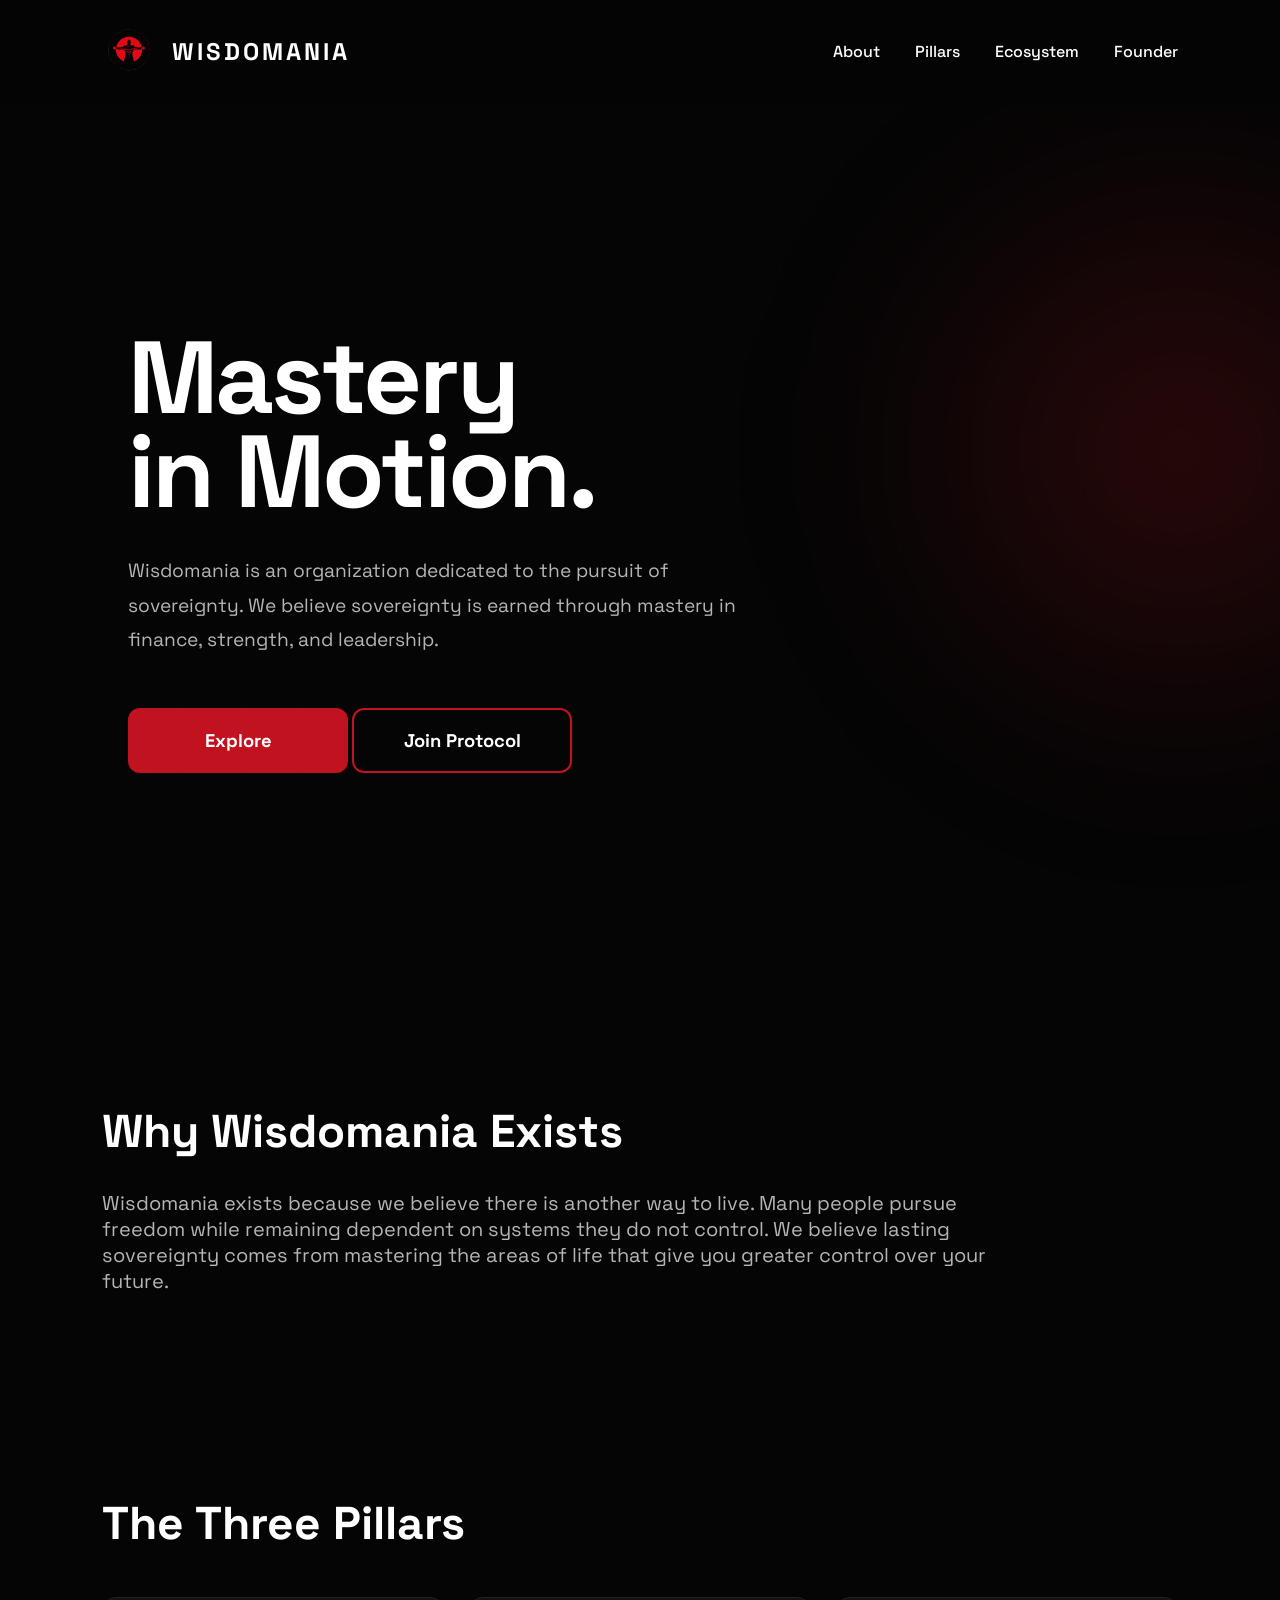
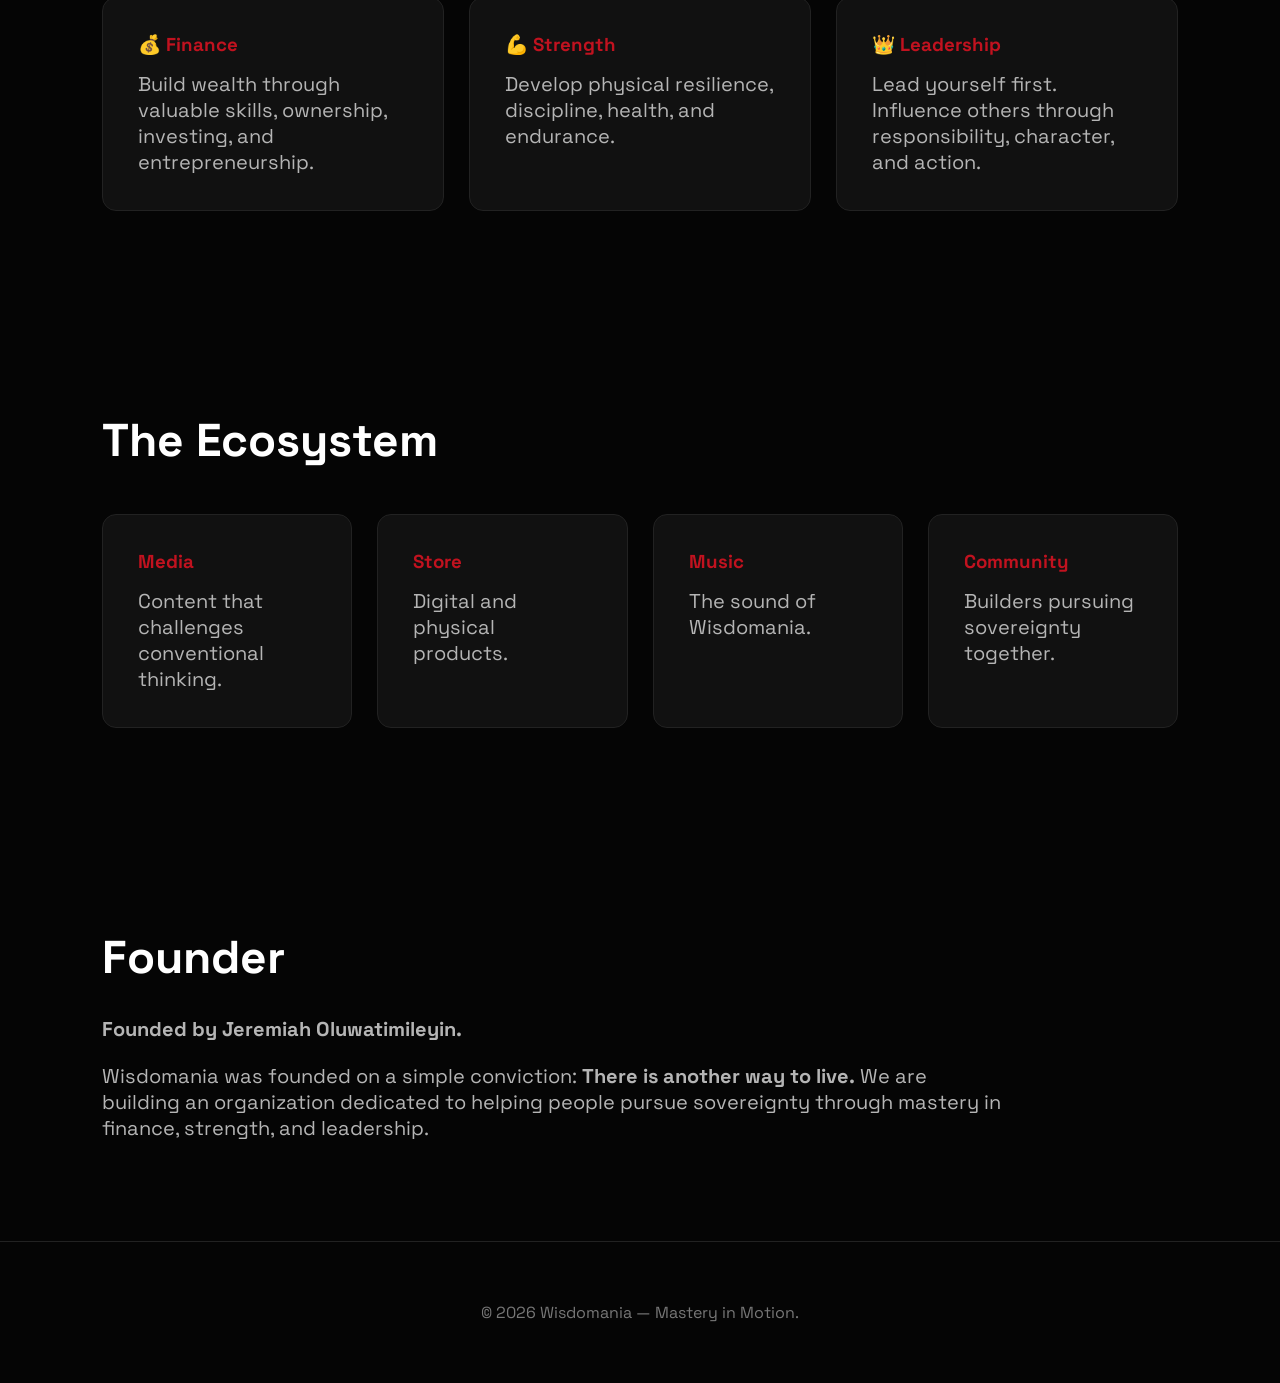
==== index.html @ 720650ab "Fix logo path" ====
<!DOCTYPE html>
<html lang="en">
<head>
    <meta charset="UTF-8">
    <meta name="viewport" content="width=device-width, initial-scale=1.0">
    <title>Wisdomania | Mastery in Motion</title>
<link rel="preconnect" href="https://fonts.googleapis.com">
<link href="https://fonts.googleapis.com/css2?family=Space+Grotesk:wght@300;400;500;700&display=swap" rel="stylesheet">
    <link rel="stylesheet" href="css/style.css">
</head>

<body>

<!-- INTRO -->
<div id="intro">

    <img src="images/logo.svg" alt="Wisdomania Logo" class="intro-logo">

    <h1>WISDOMANIA</h1>

    <p>Mastery in Motion.</p>

</div>

<!-- WEBSITE -->

<div id="website">

<header>

<nav>

<div class="brand">

<img src="Images/logo.svg" alt="Wisdomania Logo">

<span>WISDOMANIA</span>

</div>

<ul>

<li><a href="#about">About</a></li>

<li><a href="#pillars">Pillars</a></li>

<li><a href="#ecosystem">Ecosystem</a></li>

<li><a href="#founder">Founder</a></li>

</ul>

</nav>

<section class="hero">

<h1>

Mastery<br>

in Motion.

</h1>

<p>

Wisdomania is an organization dedicated to the pursuit of sovereignty.

We believe sovereignty is earned through mastery in finance,

strength, and leadership.

</p>

<div class="buttons">

<a href="#">Explore</a>

<a href="#">Join Protocol</a>

</div>

</section>

</header>

<section id="about" class="section">

<h2>Why Wisdomania Exists</h2>

<p>

Wisdomania exists because we believe there is another way to live.

Many people pursue freedom while remaining dependent on systems they do not control.

We believe lasting sovereignty comes from mastering the areas of life that give you greater control over your future.

</p>

</section>

<section id="pillars" class="section">

<h2>The Three Pillars</h2>

<div class="cards">

<div class="card">

<h3>💰 Finance</h3>

<p>

Build wealth through valuable skills,

ownership,

investing,

and entrepreneurship.

</p>

</div>

<div class="card">

<h3>💪 Strength</h3>

<p>

Develop physical resilience,

discipline,

health,

and endurance.

</p>

</div>

<div class="card">

<h3>👑 Leadership</h3>

<p>

Lead yourself first.

Influence others through responsibility,

character,

and action.

</p>

</div>

</div>

</section>

<section id="ecosystem" class="section">

<h2>The Ecosystem</h2>

<div class="cards">

<div class="card">

<h3>Media</h3>

<p>Content that challenges conventional thinking.</p>

</div>

<div class="card">

<h3>Store</h3>

<p>Digital and physical products.</p>

</div>

<div class="card">

<h3>Music</h3>

<p>The sound of Wisdomania.</p>

</div>

<div class="card">

<h3>Community</h3>

<p>Builders pursuing sovereignty together.</p>

</div>

</div>

</section>

<section id="founder" class="section">

<h2>Founder</h2>

<p>

<strong>Founded by Jeremiah Oluwatimileyin.</strong>

</p>

<br>

<p>

Wisdomania was founded on a simple conviction:

<strong>There is another way to live.</strong>

We are building an organization dedicated to helping people pursue sovereignty through mastery in finance, strength, and leadership.

</p>

</section>

<footer>

<p>

© 2026 Wisdomania — Mastery in Motion.

</p>

</footer>

</div>
<div class="background-grid"></div>
<script src="script.js"></script>

</body>
</html>
---- css/style.css ----
*{
margin:0;
padding:0;
box-sizing:border-box;
scroll-behavior:smooth;
}

:root{
--bg:#050505;
--card:#111111;
--text:#ffffff;
--muted:#b5b5b5;
--red:#c1121f;
}

body{
background:var(--bg);
color:var(--text);
font-family: "Space Grotesk", sans-serif;
overflow-x:hidden;
}

/* INTRO */

#intro{
position:fixed;
top:0;
left:0;
width:100%;
height:100vh;
background:#050505;
display:flex;
flex-direction:column;
justify-content:center;
align-items:center;
z-index:9999;
animation:fadeOut 1s ease forwards;
animation-delay:3s;
}

.intro-logo{
    width:220px;
    height:220px;
    border-radius:50%;
    object-fit:cover;
    animation:
    logoRise 1.6s ease,
    logoGlow 4s ease-in-out infinite;
}

#intro h1{
margin-top:30px;
font-size:54px;
letter-spacing:8px;
}

#intro p{
margin-top:15px;
color:var(--muted);
font-size:22px;
}

@keyframes logoRise{

0%{
opacity:0;
transform:translateY(60px) scale(.8);
}

100%{
opacity:1;
transform:translateY(0) scale(1);
}

}

@keyframes logoGlow{

0%{
filter:drop-shadow(0 0 0px #c1121f);
}

50%{
filter:drop-shadow(0 0 25px #c1121f);
}

100%{
filter:drop-shadow(0 0 0px #c1121f);
}

}

@keyframes fadeOut{

to{
opacity:0;
visibility:hidden;
}

}

/* WEBSITE */

#website{
opacity:0;
animation:showSite 1s forwards;
animation-delay:3.5s;
}

@keyframes showSite{
to{
opacity:1;
}
}

nav{
display:flex;
justify-content:space-between;
align-items:center;
padding:28px 8%;
position:sticky;
top:0;
background:rgba(5,5,5,.95);
backdrop-filter:blur(12px);
z-index:100;
}

.brand{
    display:flex;
    align-items:center;
    gap:16px;
}

.brand img{
    width:54px;
    height:54px;

    border-radius:50%;

    transition:.4s;

    animation:logoGlow 6s ease-in-out infinite;
}


.brand span{
    font-size:1.5rem;
    font-weight:700;
    letter-spacing:3px;
}

nav ul{
display:flex;
gap:35px;
list-style:none;
}

nav a{
    color:white;
    text-decoration:none;
    font-weight:500;
    transition:.3s;
    position:relative;
}


nav a:hover{
color:var(--red);
}

.hero{
    min-height:100vh;
    display:flex;
    flex-direction:column;
    justify-content:center;
    align-items:flex-start;
    padding:120px 10%;
}

.hero h1{
    font-size:clamp(3.5rem,8vw,7rem);
    line-height:0.92;
    font-weight:700;
    letter-spacing:-3px;
    margin-bottom:35px;
    max-width:900px;
}
font-size:90px;
line-height:1;
margin-bottom:30px;
}



.buttons{
    display:flex;
    gap:20px;
    margin-top:10px;
    flex-wrap:wrap;
}
.hero p{
    max-width:650px;
    font-size:1.2rem;
    line-height:1.8;
    color:#b5b5b5;
    margin-bottom:50px;
}


.buttons a{
    display:inline-flex;
    align-items:center;
    justify-content:center;

    width:220px;
    height:65px;

    border-radius:12px;

    text-decoration:none;
    font-weight:700;
    font-size:1.15rem;

    transition:.35s;
}

.buttons a:first-child{
background:var(--red);
color:white;
}

.buttons a:last-child{
border:2px solid var(--red);
color:white;
}

.buttons a:hover{
    transform:translateY(-6px);
    box-shadow:0 15px 35px rgba(193,18,31,.35);
}

.section{
padding:100px 8%;
}

.section h2{
font-size:46px;
margin-bottom:30px;
}

.section p{
font-size:20px;
color:var(--muted);
max-width:900px;
}

.cards{
display:grid;
grid-template-columns:repeat(auto-fit,minmax(250px,1fr));
gap:25px;
margin-top:45px;
}

.card{
background:var(--card);
padding:35px;
border-radius:14px;
border:1px solid #222;
transition:.35s;
}

.card:hover{
transform:translateY(-10px);
border-color:var(--red);
box-shadow:0 0 30px rgba(193,18,31,.25);
}

.card h3{
color:var(--red);
margin-bottom:15px;
}

footer{
padding:60px;
text-align:center;
color:#777;
border-top:1px solid #222;
}

@media(max-width:900px){

nav{
    position:fixed;
    top:0;
    left:0;
    width:100%;

    display:flex;
    justify-content:space-between;
    align-items:center;

    padding:24px 8%;

    background:rgba(5,5,5,.55);
    backdrop-filter:blur(20px);
    -webkit-backdrop-filter:blur(20px);

    border-bottom:1px solid rgba(255,255,255,.08);

    z-index:1000;

    transition:.4s;
}

nav ul{
flex-wrap:wrap;
justify-content:center;
}

.hero h1{
font-size:58px;
}

.hero p{
font-size:18px;
}

#intro h1{
font-size:36px;
letter-spacing:4px;
}

.intro-logo{

width:220px;
animation:
logoRise 1.6s ease,
logoGlow 4s ease-in-out infinite;

}
width:130px;
}

}
body::before{

content:"";

position:fixed;

top:50%;
left:50%;

width:900px;
height:900px;

transform:translate(-50%,-50%);

background:radial-gradient(circle,
rgba(193,18,31,.15) 0%,
rgba(193,18,31,.05) 35%,
transparent 70%);

pointer-events:none;

animation:pulse 8s ease-in-out infinite;

z-index:-1;

}

@keyframes pulse{

0%,100%{

transform:translate(-50%,-50%) scale(1);

}

50%{

transform:translate(-50%,-50%) scale(1.15);

}

}
.hero::after{

content:"";

position:absolute;

right:-250px;

top:50%;

transform:translateY(-50%);

width:700px;

height:700px;

background:radial-gradient(circle,
rgba(193,18,31,.22),
transparent 70%);

filter:blur(80px);

pointer-events:none;

animation:floatGlow 8s ease-in-out infinite;

}

@keyframes floatGlow{

0%,100%{
transform:translateY(-50%) scale(1);
}

50%{
transform:translateY(-55%) scale(1.08);
}

}
nav a::after{

content:"";

position:absolute;

left:0;
bottom:-8px;

width:0;

height:2px;

background:#c1121f;

transition:.3s;

}

nav a:hover::after{

width:100%;

}
.background-grid{

position:fixed;

top:0;
left:0;

width:100%;
height:100%;

background-image:

linear-gradient(rgba(255,255,255,.03) 1px, transparent 1px),

linear-gradient(90deg, rgba(255,255,255,.03) 1px, transparent 1px);

background-size:60px 60px;

pointer-events:none;

opacity:.25;

z-index:-2;

}
.hero > *{
    opacity:0;
    transform:translateY(40px);
    animation:heroReveal .9s ease forwards;
}

.hero h1{
    animation-delay:3.6s;
}

.hero p{
    animation-delay:3.9s;
}

.hero .buttons{
    animation-delay:4.2s;
}

@keyframes heroReveal{

from{
opacity:0;
transform:translateY(40px);
}

to{
opacity:1;
transform:translateY(0);
}

}
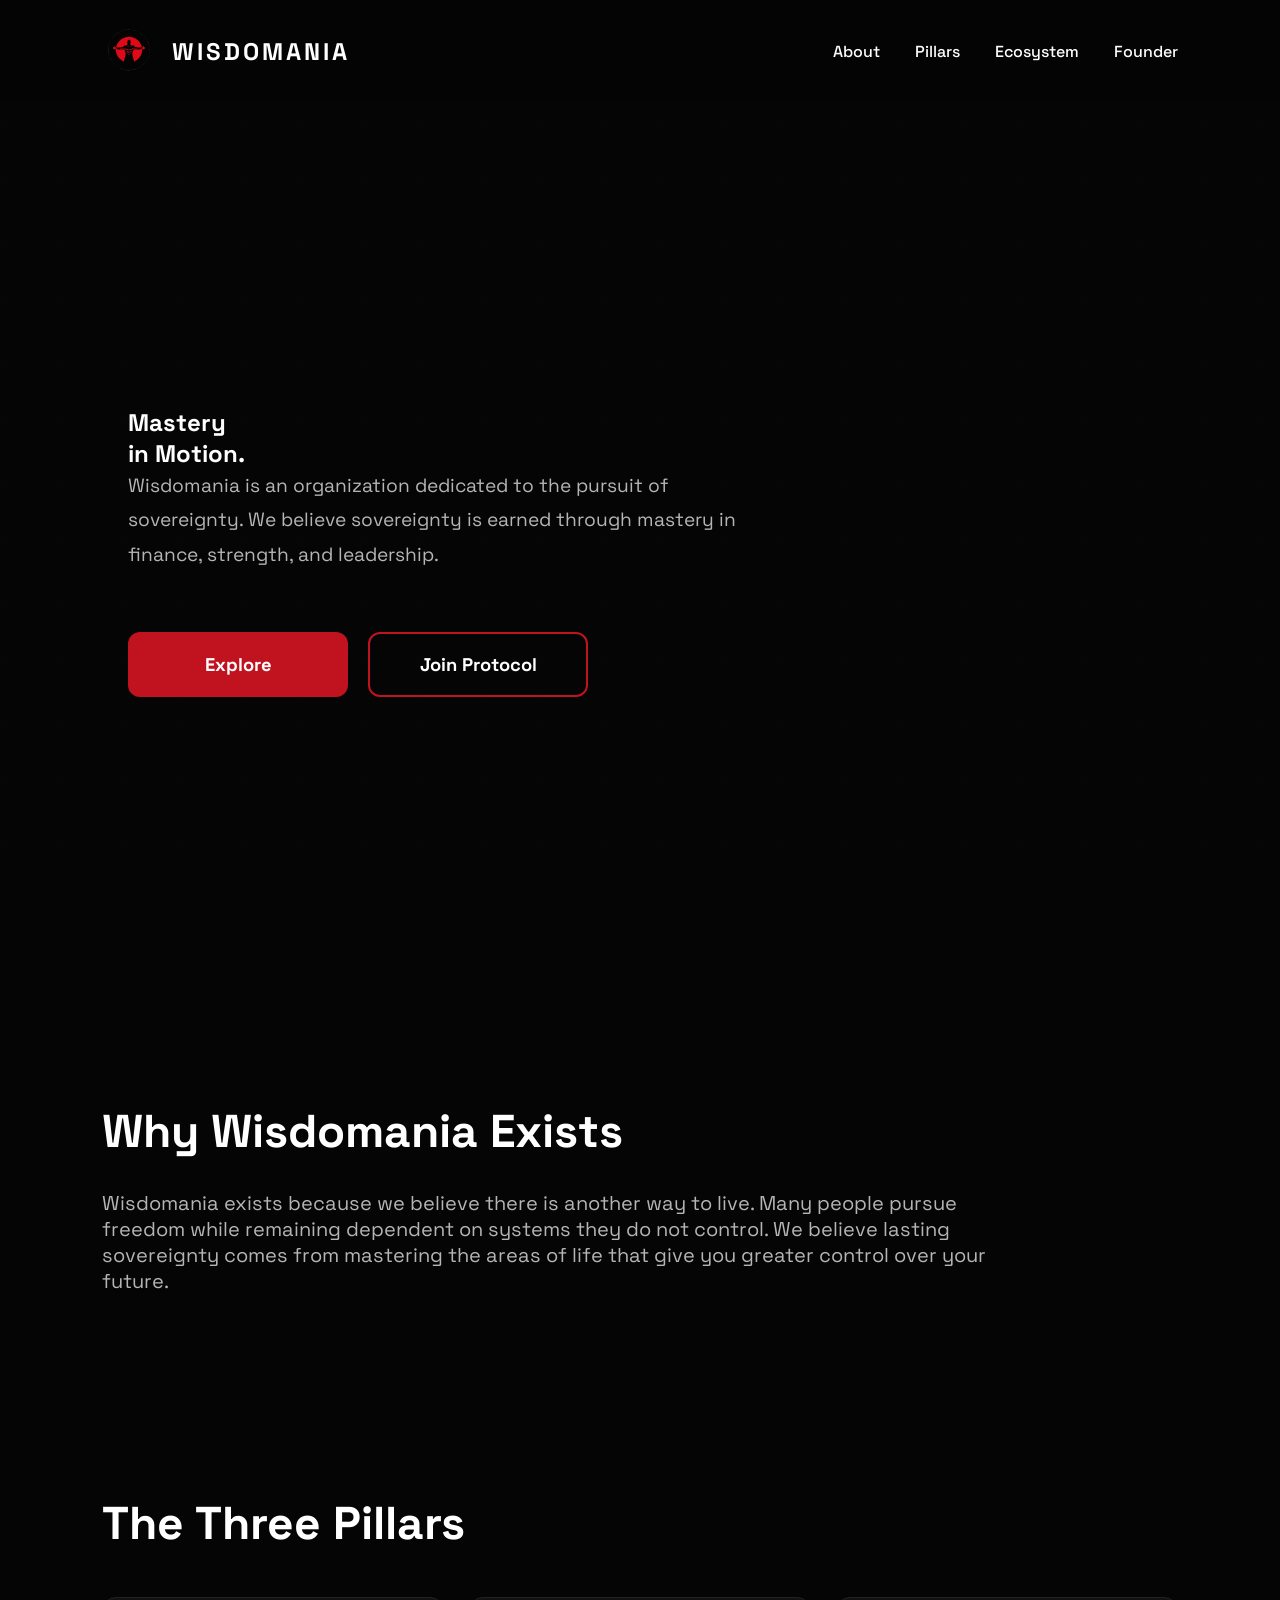
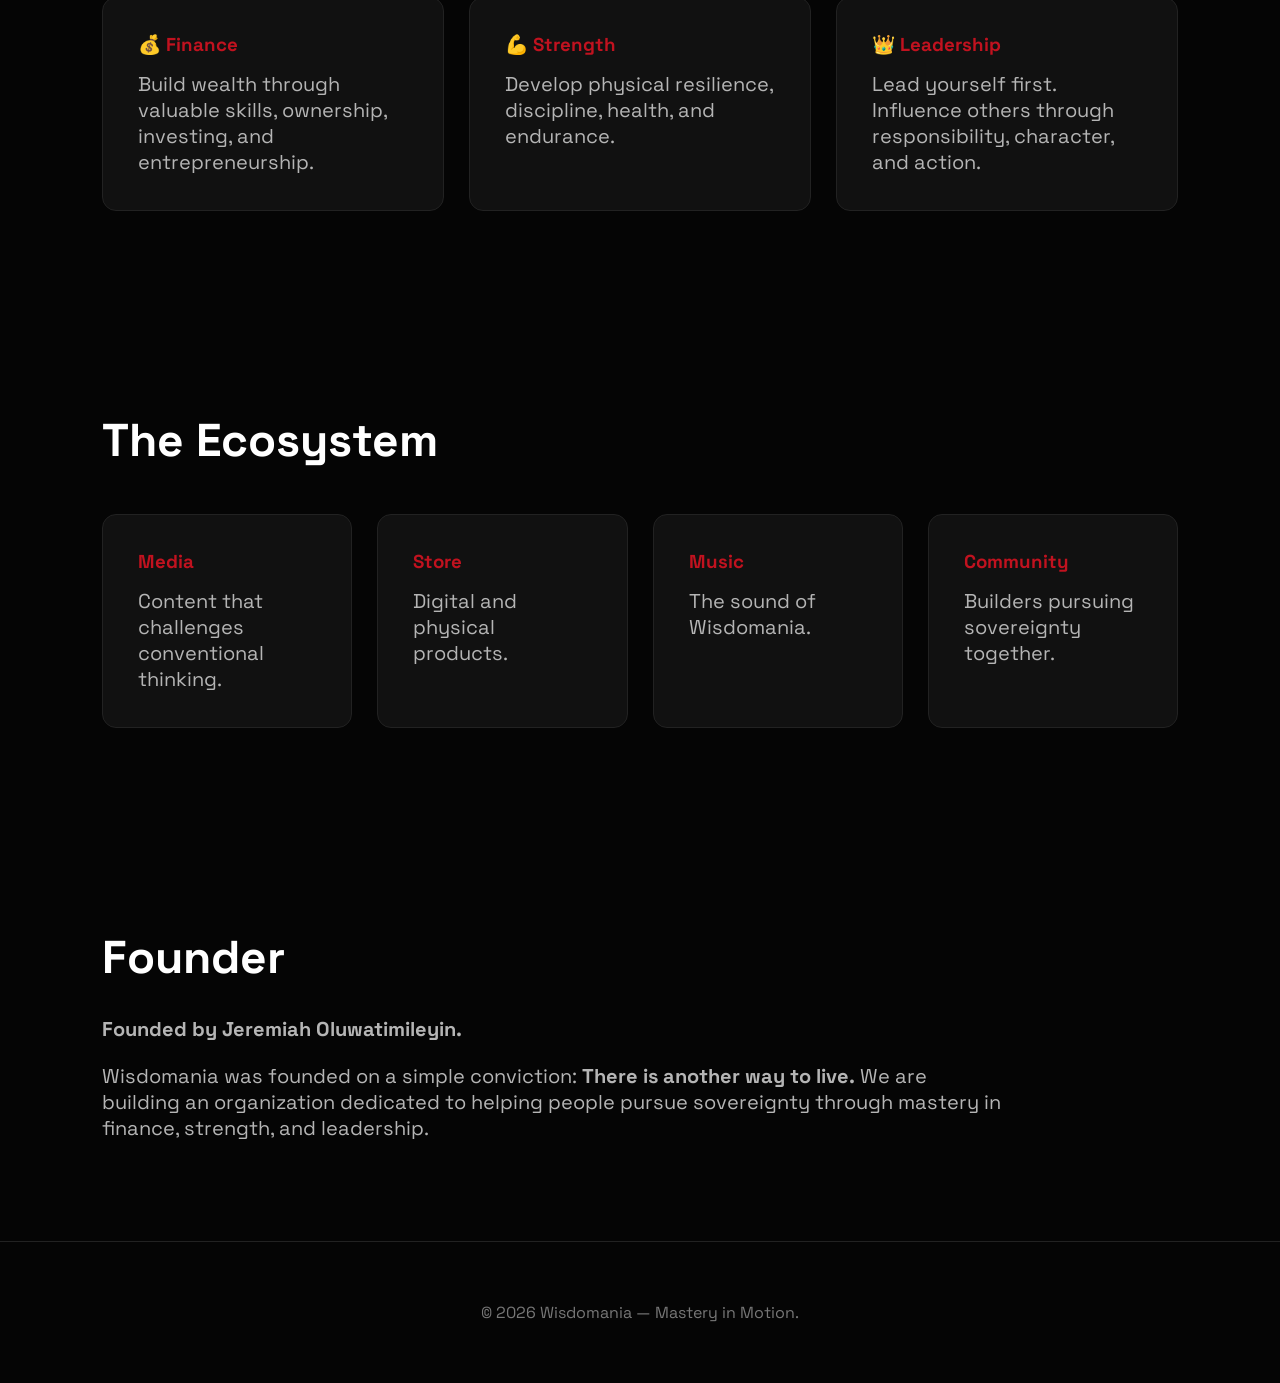
==== commit 597f0857: "Add Explore and Media pages" ====
--- a/index.html
+++ b/index.html
@@ -14,12 +14,11 @@
 <!-- INTRO -->
 <div id="intro">
 
-    <img src="images/logo.svg" alt="Wisdomania Logo" class="intro-logo">
-
+    <img src="Images/logo.svg" alt="Wisdomania Logo" class="intro-logo">
     <h1>WISDOMANIA</h1>
 
     <p>Mastery in Motion.</p>
-
+<div id="loader-count">0%</div>
 </div>
 
 <!-- WEBSITE -->
@@ -74,7 +73,7 @@
 
 <div class="buttons">
 
-<a href="#">Explore</a>
+<a href="explore.html">Explore</a>
 
 <a href="#">Join Protocol</a>
 
--- a/css/style.css
+++ b/css/style.css
@@ -43,9 +43,8 @@
     height:220px;
     border-radius:50%;
     object-fit:cover;
-    animation:
-    logoRise 1.6s ease,
-    logoGlow 4s ease-in-out infinite;
+
+    animation:logoRise 1.6s ease;
 }
 
 #intro h1{
@@ -177,17 +176,34 @@
     padding:120px 10%;
 }
 
-.hero h1{
-    font-size:clamp(3.5rem,8vw,7rem);
-    line-height:0.92;
-    font-weight:700;
-    letter-spacing:-3px;
-    margin-bottom:35px;
-    max-width:900px;
-}
-font-size:90px;
-line-height:1;
-margin-bottom:30px;
+.explore-title{
+
+display:flex;
+justify-content:center;
+align-items:center;
+gap:8px;
+
+font-size:64px;
+font-weight:700;
+letter-spacing:8px;
+
+color:#c1121f;
+
+}
+
+.title-logo{
+
+width:32px;
+height:32px;
+
+border-radius:50%;
+
+object-fit:contain;
+
+margin:0 2px;
+
+animation:logoGlow 4s ease-in-out infinite;
+
 }
 
 
@@ -385,6 +401,8 @@
 
 }
 .hero::after{
+    display:none;
+}
 
 content:"";
 
@@ -502,4 +520,24 @@
 transform:translateY(0);
 }
 
+}
+#loader-count{
+    margin-top:35px;
+    font-size:18px;
+    color:#c1121f;
+    letter-spacing:4px;
+    font-weight:700;
+}
+@keyframes logoGlow{
+
+0%{
+filter:drop-shadow(0 0 0px #c1121f);
+}
+
+50%{
+filter:drop-shadow(0 0 20px #c1121f);
+}
+
+100%{
+filter:drop-shadow(0 0 0px #c1121f);
 }
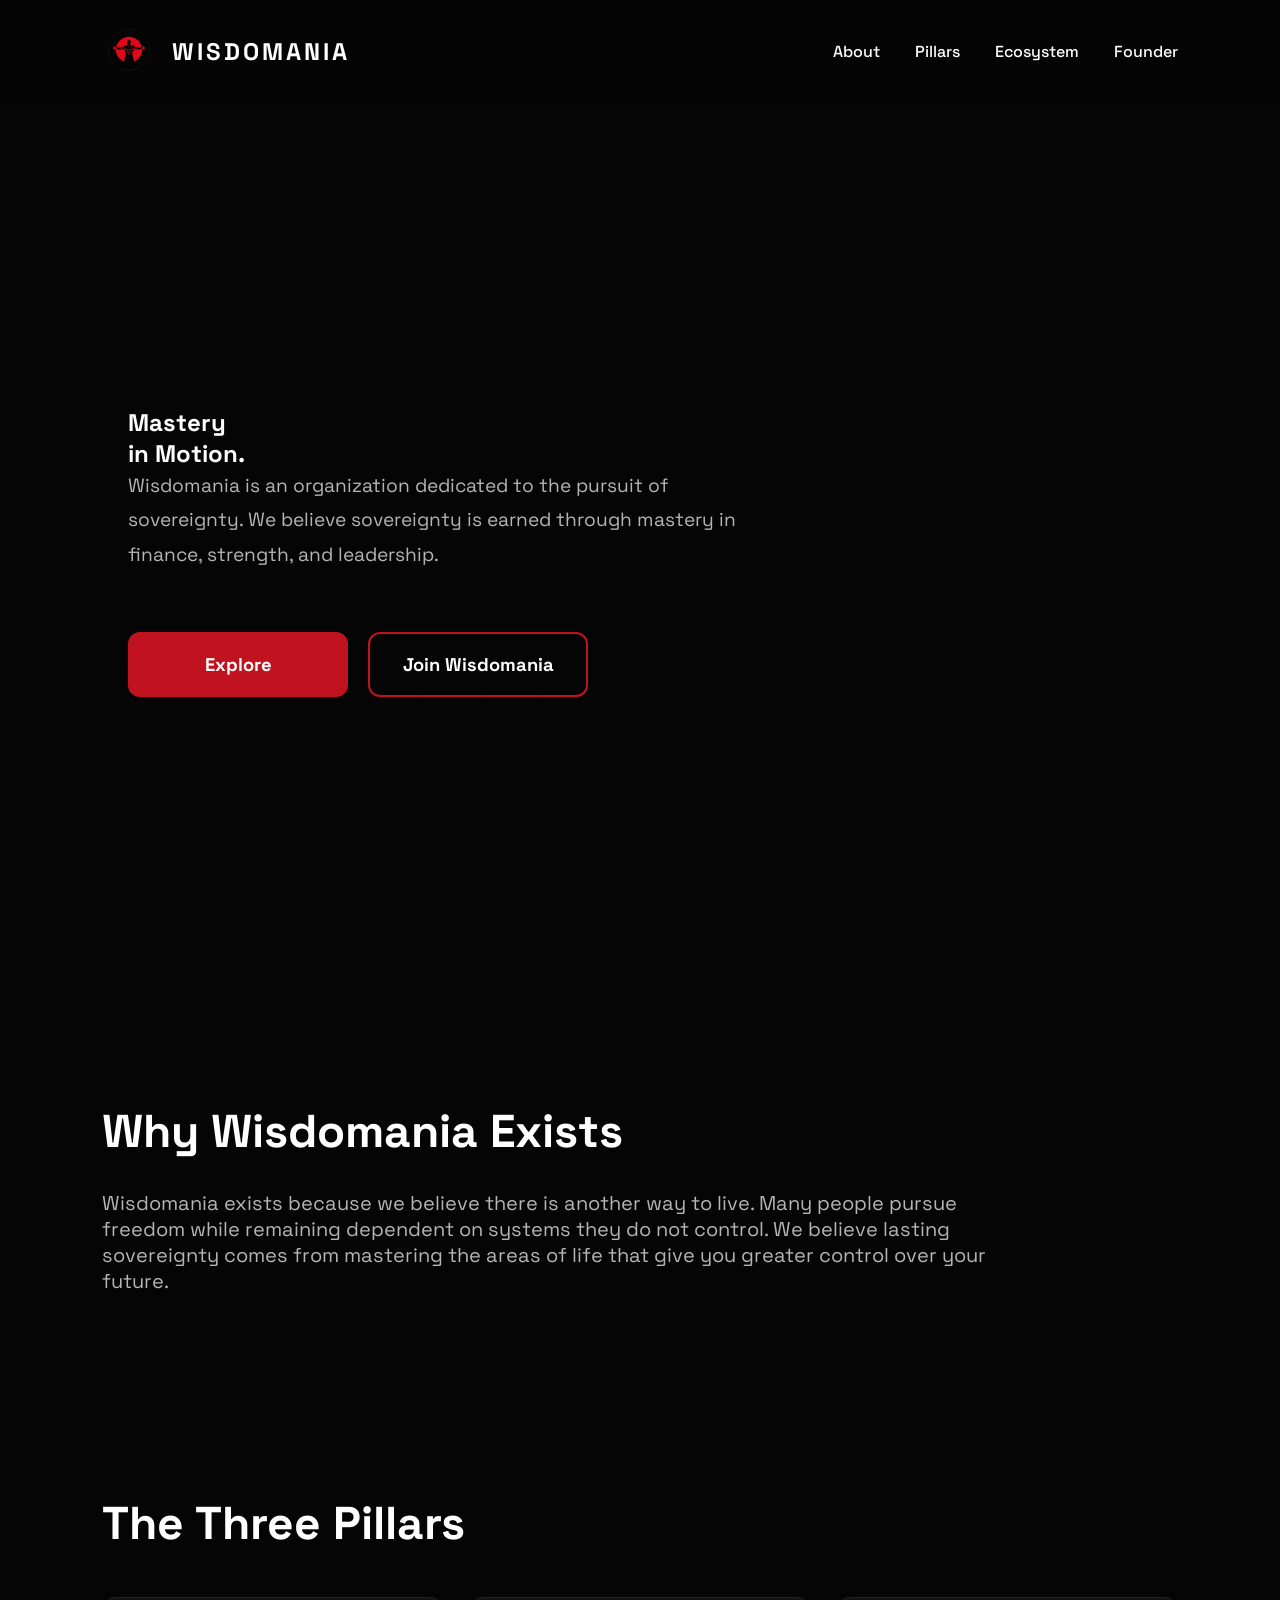
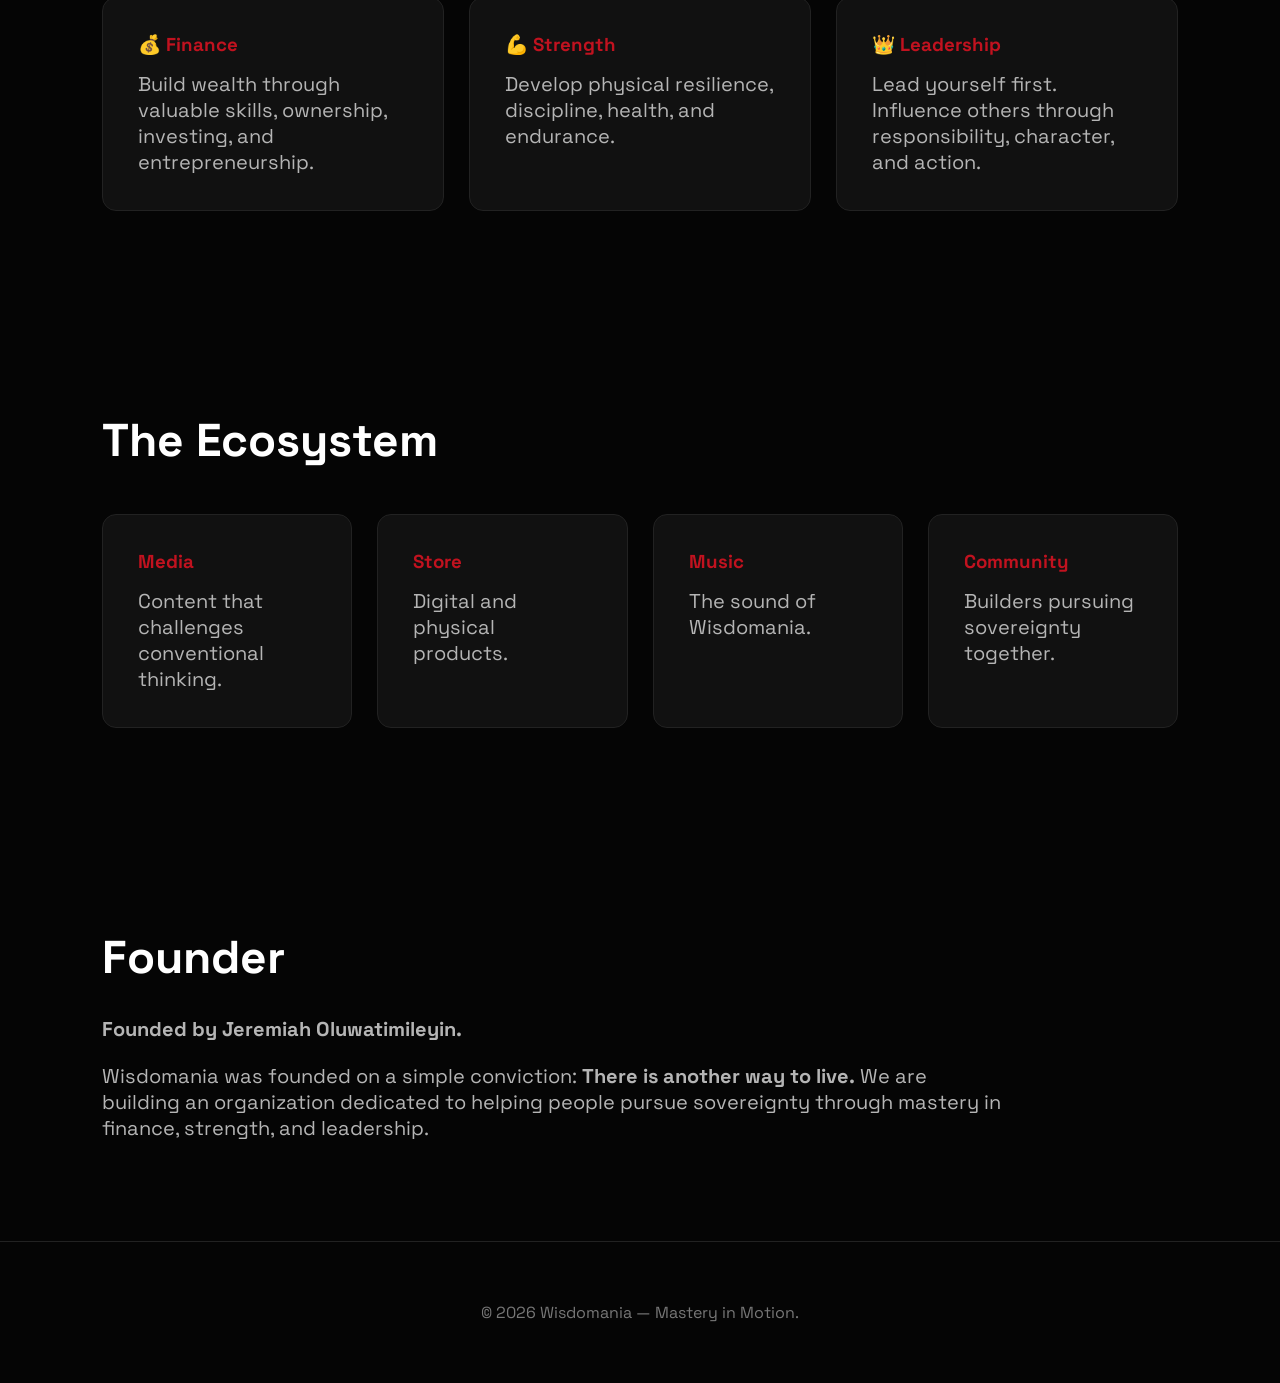
==== commit 818d468c: "Add Join Wisdomania page" ====
--- a/index.html
+++ b/index.html
@@ -75,7 +75,7 @@
 
 <a href="explore.html">Explore</a>
 
-<a href="#">Join Protocol</a>
+<a href="join.html">Join Wisdomania</a>
 
 </div>
 
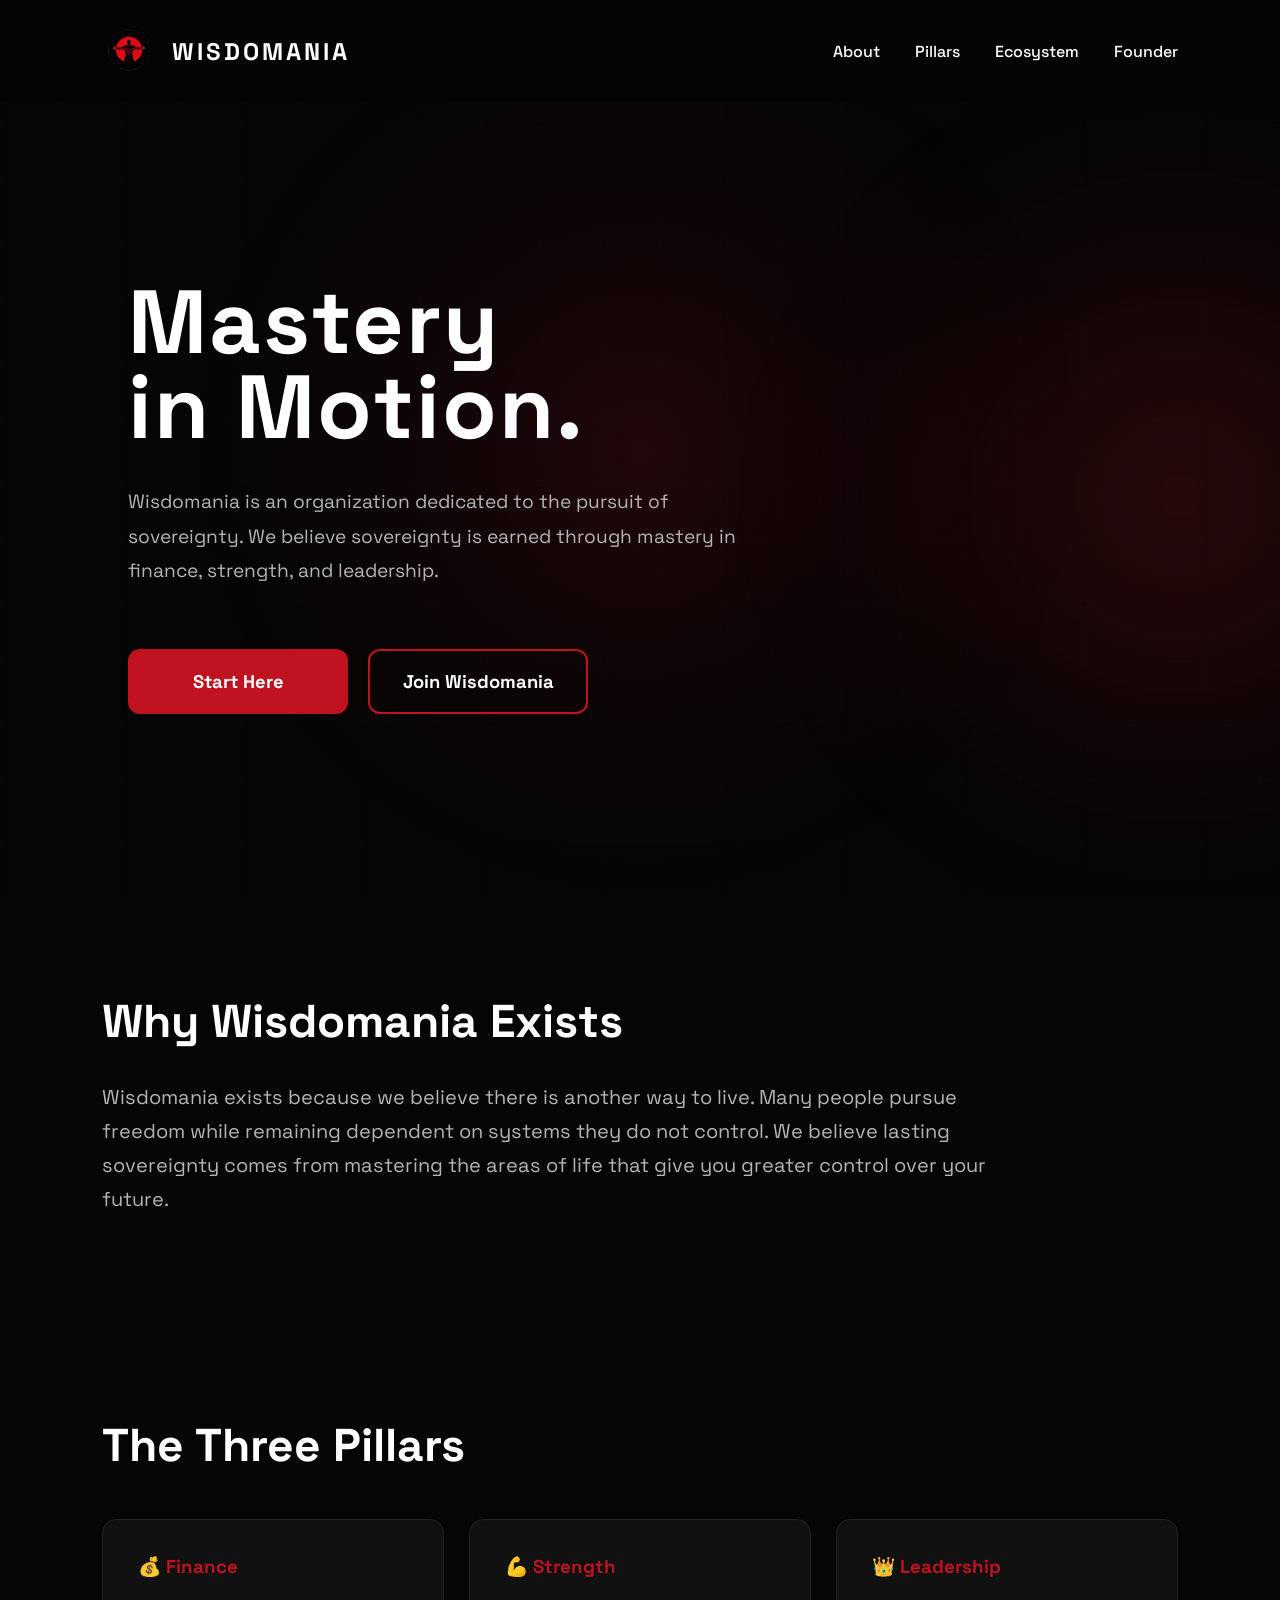
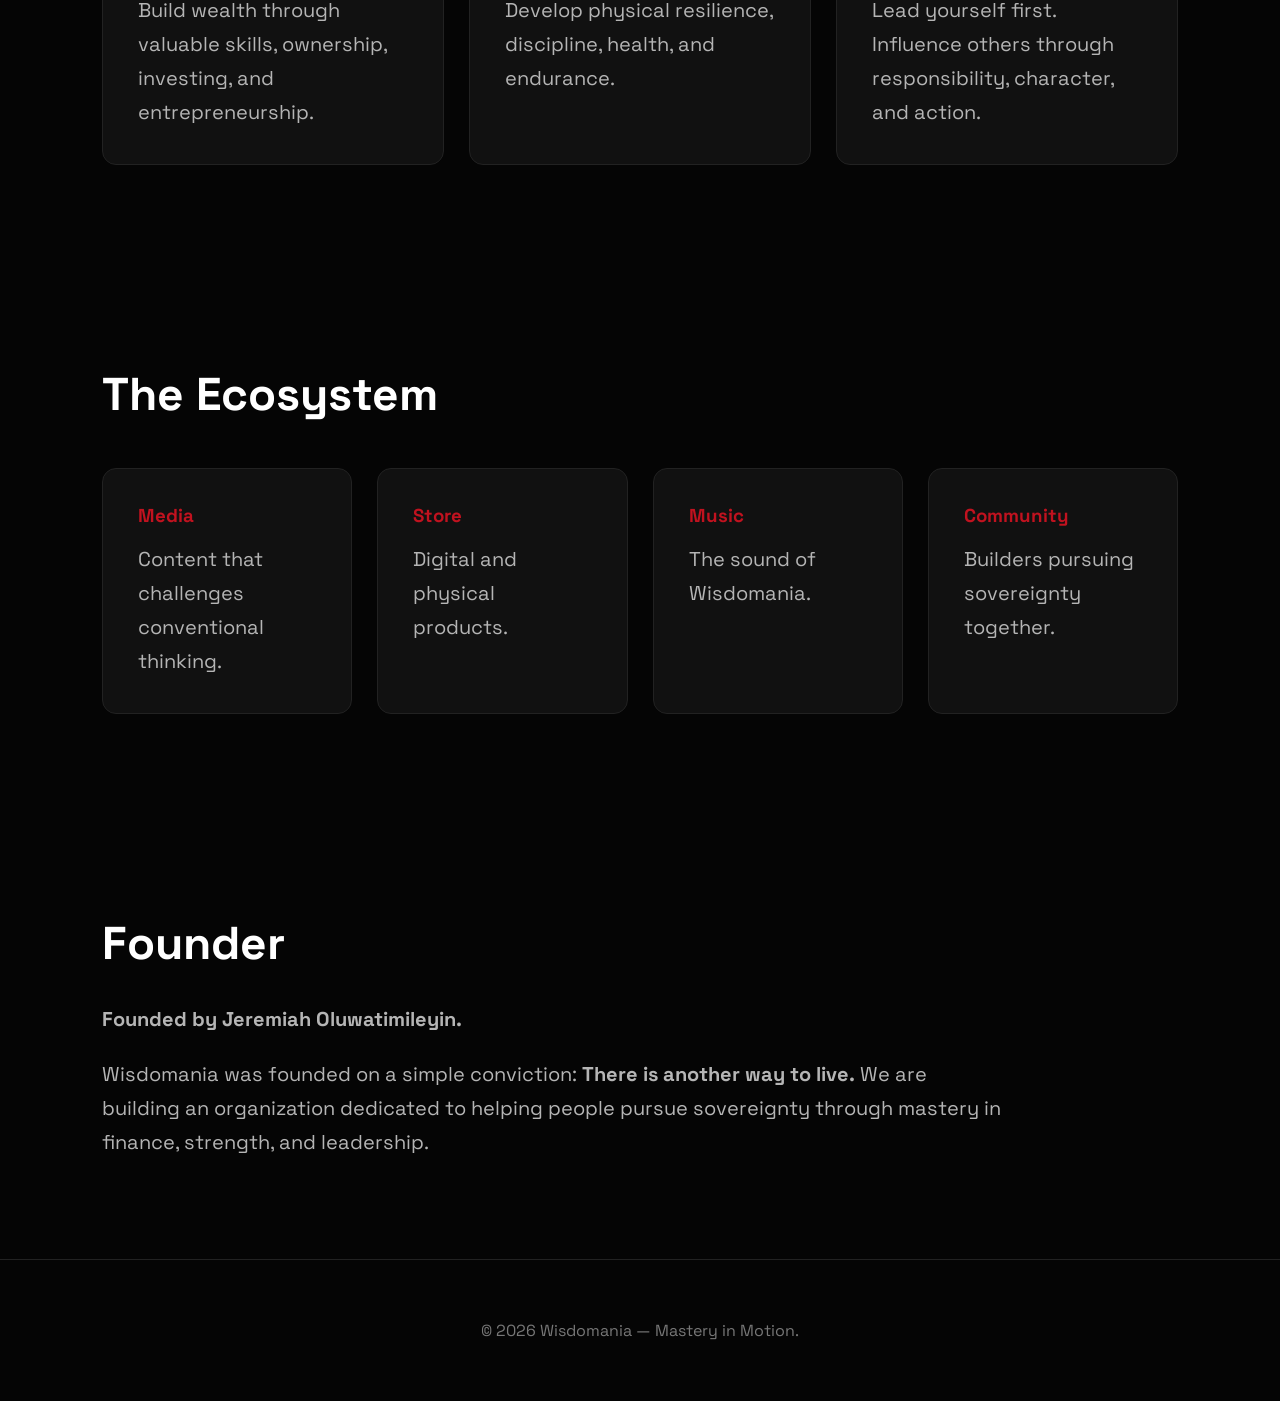
==== commit 7e894418: "Change Explore to Start Here" ====
--- a/index.html
+++ b/index.html
@@ -73,8 +73,7 @@
 
 <div class="buttons">
 
-<a href="explore.html">Explore</a>
-
+<a href="start-here.html">Start Here</a>
 <a href="join.html">Join Wisdomania</a>
 
 </div>
--- a/css/style.css
+++ b/css/style.css
@@ -1,543 +1,725 @@
-*{
-margin:0;
-padding:0;
-box-sizing:border-box;
-scroll-behavior:smooth;
-}
-
-:root{
---bg:#050505;
---card:#111111;
---text:#ffffff;
---muted:#b5b5b5;
---red:#c1121f;
-}
-
-body{
-background:var(--bg);
-color:var(--text);
-font-family: "Space Grotesk", sans-serif;
-overflow-x:hidden;
-}
-
-/* INTRO */
-
-#intro{
-position:fixed;
-top:0;
-left:0;
-width:100%;
-height:100vh;
-background:#050505;
-display:flex;
-flex-direction:column;
-justify-content:center;
-align-items:center;
-z-index:9999;
-animation:fadeOut 1s ease forwards;
-animation-delay:3s;
-}
-
-.intro-logo{
-    width:220px;
-    height:220px;
-    border-radius:50%;
-    object-fit:cover;
-
-    animation:logoRise 1.6s ease;
-}
-
-#intro h1{
-margin-top:30px;
-font-size:54px;
-letter-spacing:8px;
-}
-
-#intro p{
-margin-top:15px;
-color:var(--muted);
-font-size:22px;
-}
-
-@keyframes logoRise{
-
-0%{
-opacity:0;
-transform:translateY(60px) scale(.8);
-}
-
-100%{
-opacity:1;
-transform:translateY(0) scale(1);
-}
-
-}
-
-@keyframes logoGlow{
-
-0%{
-filter:drop-shadow(0 0 0px #c1121f);
-}
-
-50%{
-filter:drop-shadow(0 0 25px #c1121f);
-}
-
-100%{
-filter:drop-shadow(0 0 0px #c1121f);
-}
-
-}
-
-@keyframes fadeOut{
-
-to{
-opacity:0;
-visibility:hidden;
-}
-
-}
-
-/* WEBSITE */
-
-#website{
-opacity:0;
-animation:showSite 1s forwards;
-animation-delay:3.5s;
-}
-
-@keyframes showSite{
-to{
-opacity:1;
-}
-}
-
-nav{
-display:flex;
-justify-content:space-between;
-align-items:center;
-padding:28px 8%;
-position:sticky;
-top:0;
-background:rgba(5,5,5,.95);
-backdrop-filter:blur(12px);
-z-index:100;
-}
-
-.brand{
-    display:flex;
-    align-items:center;
-    gap:16px;
-}
-
-.brand img{
-    width:54px;
-    height:54px;
-
-    border-radius:50%;
-
-    transition:.4s;
-
-    animation:logoGlow 6s ease-in-out infinite;
-}
-
-
-.brand span{
-    font-size:1.5rem;
-    font-weight:700;
-    letter-spacing:3px;
-}
-
-nav ul{
-display:flex;
-gap:35px;
-list-style:none;
-}
-
-nav a{
-    color:white;
-    text-decoration:none;
-    font-weight:500;
-    transition:.3s;
-    position:relative;
-}
-
-
-nav a:hover{
-color:var(--red);
-}
-
-.hero{
-    min-height:100vh;
-    display:flex;
-    flex-direction:column;
-    justify-content:center;
-    align-items:flex-start;
-    padding:120px 10%;
-}
-
-.explore-title{
-
-display:flex;
-justify-content:center;
-align-items:center;
-gap:8px;
-
-font-size:64px;
-font-weight:700;
-letter-spacing:8px;
-
-color:#c1121f;
-
-}
-
-.title-logo{
-
-width:32px;
-height:32px;
-
-border-radius:50%;
-
-object-fit:contain;
-
-margin:0 2px;
-
-animation:logoGlow 4s ease-in-out infinite;
-
-}
-
-
-
-.buttons{
-    display:flex;
-    gap:20px;
-    margin-top:10px;
-    flex-wrap:wrap;
-}
-.hero p{
-    max-width:650px;
-    font-size:1.2rem;
-    line-height:1.8;
-    color:#b5b5b5;
-    margin-bottom:50px;
-}
-
-
-.buttons a{
-    display:inline-flex;
-    align-items:center;
-    justify-content:center;
-
-    width:220px;
-    height:65px;
-
-    border-radius:12px;
-
-    text-decoration:none;
-    font-weight:700;
-    font-size:1.15rem;
-
-    transition:.35s;
-}
-
-.buttons a:first-child{
-background:var(--red);
-color:white;
-}
-
-.buttons a:last-child{
-border:2px solid var(--red);
-color:white;
-}
-
-.buttons a:hover{
-    transform:translateY(-6px);
-    box-shadow:0 15px 35px rgba(193,18,31,.35);
-}
-
-.section{
-padding:100px 8%;
-}
-
-.section h2{
-font-size:46px;
-margin-bottom:30px;
-}
-
-.section p{
-font-size:20px;
-color:var(--muted);
-max-width:900px;
-}
-
-.cards{
-display:grid;
-grid-template-columns:repeat(auto-fit,minmax(250px,1fr));
-gap:25px;
-margin-top:45px;
-}
-
-.card{
-background:var(--card);
-padding:35px;
-border-radius:14px;
-border:1px solid #222;
-transition:.35s;
-}
-
-.card:hover{
-transform:translateY(-10px);
-border-color:var(--red);
-box-shadow:0 0 30px rgba(193,18,31,.25);
-}
-
-.card h3{
-color:var(--red);
-margin-bottom:15px;
-}
-
-footer{
-padding:60px;
-text-align:center;
-color:#777;
-border-top:1px solid #222;
-}
-
-@media(max-width:900px){
-
-nav{
-    position:fixed;
-    top:0;
-    left:0;
-    width:100%;
-
-    display:flex;
-    justify-content:space-between;
-    align-items:center;
-
-    padding:24px 8%;
-
-    background:rgba(5,5,5,.55);
-    backdrop-filter:blur(20px);
-    -webkit-backdrop-filter:blur(20px);
-
-    border-bottom:1px solid rgba(255,255,255,.08);
-
-    z-index:1000;
-
-    transition:.4s;
-}
-
-nav ul{
-flex-wrap:wrap;
-justify-content:center;
-}
-
-.hero h1{
-font-size:58px;
-}
-
-.hero p{
-font-size:18px;
-}
-
-#intro h1{
-font-size:36px;
-letter-spacing:4px;
-}
-
-.intro-logo{
-
-width:220px;
-animation:
-logoRise 1.6s ease,
-logoGlow 4s ease-in-out infinite;
-
-}
-width:130px;
-}
-
-}
-body::before{
-
-content:"";
-
-position:fixed;
-
-top:50%;
-left:50%;
-
-width:900px;
-height:900px;
-
-transform:translate(-50%,-50%);
-
-background:radial-gradient(circle,
-rgba(193,18,31,.15) 0%,
-rgba(193,18,31,.05) 35%,
-transparent 70%);
-
-pointer-events:none;
-
-animation:pulse 8s ease-in-out infinite;
-
-z-index:-1;
-
-}
-
-@keyframes pulse{
-
-0%,100%{
-
-transform:translate(-50%,-50%) scale(1);
-
-}
-
-50%{
-
-transform:translate(-50%,-50%) scale(1.15);
-
-}
-
-}
-.hero::after{
-    display:none;
-}
-
-content:"";
-
-position:absolute;
-
-right:-250px;
-
-top:50%;
-
-transform:translateY(-50%);
-
-width:700px;
-
-height:700px;
-
-background:radial-gradient(circle,
-rgba(193,18,31,.22),
-transparent 70%);
-
-filter:blur(80px);
-
-pointer-events:none;
-
-animation:floatGlow 8s ease-in-out infinite;
-
-}
-
-@keyframes floatGlow{
-
-0%,100%{
-transform:translateY(-50%) scale(1);
-}
-
-50%{
-transform:translateY(-55%) scale(1.08);
-}
-
-}
-nav a::after{
-
-content:"";
-
-position:absolute;
-
-left:0;
-bottom:-8px;
-
-width:0;
-
-height:2px;
-
-background:#c1121f;
-
-transition:.3s;
-
-}
-
-nav a:hover::after{
-
-width:100%;
-
-}
-.background-grid{
-
-position:fixed;
-
-top:0;
-left:0;
-
-width:100%;
-height:100%;
-
-background-image:
-
-linear-gradient(rgba(255,255,255,.03) 1px, transparent 1px),
-
-linear-gradient(90deg, rgba(255,255,255,.03) 1px, transparent 1px);
-
-background-size:60px 60px;
-
-pointer-events:none;
-
-opacity:.25;
-
-z-index:-2;
-
-}
-.hero > *{
-    opacity:0;
-    transform:translateY(40px);
-    animation:heroReveal .9s ease forwards;
-}
-
-.hero h1{
-    animation-delay:3.6s;
-}
-
-.hero p{
-    animation-delay:3.9s;
-}
-
-.hero .buttons{
-    animation-delay:4.2s;
-}
-
-@keyframes heroReveal{
-
-from{
-opacity:0;
-transform:translateY(40px);
-}
-
-to{
-opacity:1;
-transform:translateY(0);
-}
-
-}
-#loader-count{
-    margin-top:35px;
-    font-size:18px;
-    color:#c1121f;
-    letter-spacing:4px;
-    font-weight:700;
-}
-@keyframes logoGlow{
-
-0%{
-filter:drop-shadow(0 0 0px #c1121f);
-}
-
-50%{
-filter:drop-shadow(0 0 20px #c1121f);
-}
-
-100%{
-filter:drop-shadow(0 0 0px #c1121f);
+* {
+    margin: 0;
+    padding: 0;
+    box-sizing: border-box;
+    scroll-behavior: smooth;
+}
+
+:root {
+    --bg: #050505;
+    --card: #111111;
+    --text: #ffffff;
+    --muted: #b5b5b5;
+    --red: #c1121f;
+}
+
+/* =========================
+   GLOBAL
+========================= */
+
+html {
+    width: 100%;
+    overflow-x: hidden;
+}
+
+body {
+    background: var(--bg);
+    color: var(--text);
+    font-family: "Space Grotesk", sans-serif;
+    overflow-x: hidden;
+    width: 100%;
+}
+
+/* =========================
+   BACKGROUND EFFECTS
+========================= */
+
+body::before {
+    content: "";
+    position: fixed;
+    top: 50%;
+    left: 50%;
+    width: 900px;
+    height: 900px;
+    transform: translate(-50%, -50%);
+    background: radial-gradient(
+        circle,
+        rgba(193, 18, 31, 0.15) 0%,
+        rgba(193, 18, 31, 0.05) 35%,
+        transparent 70%
+    );
+    pointer-events: none;
+    animation: pulse 8s ease-in-out infinite;
+    z-index: -1;
+}
+
+.background-grid {
+    position: fixed;
+    top: 0;
+    left: 0;
+    width: 100%;
+    height: 100%;
+    background-image:
+        linear-gradient(
+            rgba(255, 255, 255, 0.03) 1px,
+            transparent 1px
+        ),
+        linear-gradient(
+            90deg,
+            rgba(255, 255, 255, 0.03) 1px,
+            transparent 1px
+        );
+    background-size: 60px 60px;
+    pointer-events: none;
+    opacity: 0.25;
+    z-index: -2;
+}
+
+@keyframes pulse {
+    0%, 100% {
+        transform: translate(-50%, -50%) scale(1);
+    }
+
+    50% {
+        transform: translate(-50%, -50%) scale(1.15);
+    }
+}
+
+/* =========================
+   INTRO / LOADER
+========================= */
+
+#intro {
+    position: fixed;
+    inset: 0;
+    width: 100%;
+    height: 100vh;
+    min-height: 100svh;
+    background: #050505;
+    display: flex;
+    flex-direction: column;
+    justify-content: center;
+    align-items: center;
+    text-align: center;
+    padding: 20px;
+    z-index: 9999;
+    animation: fadeOut 1s ease forwards;
+    animation-delay: 3s;
+}
+
+.intro-logo {
+    width: 220px;
+    height: 220px;
+    max-width: 60vw;
+    max-height: 60vw;
+    border-radius: 50%;
+    object-fit: cover;
+    animation: logoRise 1.6s ease;
+}
+
+#intro h1 {
+    margin-top: 30px;
+    font-size: 54px;
+    letter-spacing: 8px;
+    line-height: 1.1;
+}
+
+#intro p {
+    margin-top: 15px;
+    color: var(--muted);
+    font-size: 22px;
+}
+
+#loader-count {
+    margin-top: 35px;
+    font-size: 18px;
+    color: var(--red);
+    letter-spacing: 4px;
+    font-weight: 700;
+}
+
+@keyframes logoRise {
+    0% {
+        opacity: 0;
+        transform: translateY(60px) scale(0.8);
+    }
+
+    100% {
+        opacity: 1;
+        transform: translateY(0) scale(1);
+    }
+}
+
+@keyframes logoGlow {
+    0% {
+        filter: drop-shadow(0 0 0 #c1121f);
+    }
+
+    50% {
+        filter: drop-shadow(0 0 20px #c1121f);
+    }
+
+    100% {
+        filter: drop-shadow(0 0 0 #c1121f);
+    }
+}
+
+@keyframes fadeOut {
+    to {
+        opacity: 0;
+        visibility: hidden;
+    }
+}
+
+/* =========================
+   WEBSITE
+========================= */
+
+#website {
+    opacity: 0;
+    animation: showSite 1s forwards;
+    animation-delay: 3.5s;
+}
+
+@keyframes showSite {
+    to {
+        opacity: 1;
+    }
+}
+
+/* =========================
+   NAVIGATION
+========================= */
+
+nav {
+    display: flex;
+    justify-content: space-between;
+    align-items: center;
+    gap: 30px;
+    padding: 28px 8%;
+    position: sticky;
+    top: 0;
+    background: rgba(5, 5, 5, 0.95);
+    backdrop-filter: blur(12px);
+    -webkit-backdrop-filter: blur(12px);
+    z-index: 1000;
+}
+
+.brand {
+    display: flex;
+    align-items: center;
+    gap: 16px;
+    flex-shrink: 0;
+}
+
+.brand img {
+    width: 54px;
+    height: 54px;
+    border-radius: 50%;
+    transition: 0.4s;
+    animation: logoGlow 6s ease-in-out infinite;
+}
+
+.brand span {
+    font-size: 1.5rem;
+    font-weight: 700;
+    letter-spacing: 3px;
+    white-space: nowrap;
+}
+
+nav ul {
+    display: flex;
+    align-items: center;
+    gap: 35px;
+    list-style: none;
+}
+
+nav a {
+    color: white;
+    text-decoration: none;
+    font-weight: 500;
+    transition: 0.3s;
+    position: relative;
+}
+
+nav a:hover {
+    color: var(--red);
+}
+
+nav a::after {
+    content: "";
+    position: absolute;
+    left: 0;
+    bottom: -8px;
+    width: 0;
+    height: 2px;
+    background: var(--red);
+    transition: 0.3s;
+}
+
+nav a:hover::after {
+    width: 100%;
+}
+
+/* =========================
+   HERO
+========================= */
+
+.hero {
+    min-height: calc(100vh - 110px);
+    display: flex;
+    flex-direction: column;
+    justify-content: center;
+    align-items: flex-start;
+    padding: 120px 10%;
+    position: relative;
+    overflow: hidden;
+}
+
+.hero::after {
+    content: "";
+    position: absolute;
+    right: -250px;
+    top: 50%;
+    transform: translateY(-50%);
+    width: 700px;
+    height: 700px;
+    background: radial-gradient(
+        circle,
+        rgba(193, 18, 31, 0.22),
+        transparent 70%
+    );
+    filter: blur(80px);
+    pointer-events: none;
+    animation: floatGlow 8s ease-in-out infinite;
+}
+
+@keyframes floatGlow {
+    0%, 100% {
+        transform: translateY(-50%) scale(1);
+    }
+
+    50% {
+        transform: translateY(-55%) scale(1.08);
+    }
+}
+
+.hero > * {
+    position: relative;
+    z-index: 1;
+    opacity: 0;
+    transform: translateY(40px);
+    animation: heroReveal 0.9s ease forwards;
+}
+
+.hero h1 {
+    font-size: clamp(56px, 7vw, 100px);
+    line-height: 0.95;
+    letter-spacing: 2px;
+    animation-delay: 3.6s;
+}
+
+.hero p {
+    max-width: 650px;
+    font-size: clamp(17px, 1.5vw, 20px);
+    line-height: 1.8;
+    color: var(--muted);
+    margin-top: 35px;
+    margin-bottom: 50px;
+    animation-delay: 3.9s;
+}
+
+.buttons {
+    display: flex;
+    gap: 20px;
+    margin-top: 10px;
+    flex-wrap: wrap;
+    animation-delay: 4.2s;
+}
+
+.buttons a {
+    display: inline-flex;
+    align-items: center;
+    justify-content: center;
+    width: 220px;
+    min-height: 65px;
+    padding: 14px 24px;
+    border-radius: 12px;
+    text-decoration: none;
+    font-weight: 700;
+    font-size: 1.15rem;
+    transition: 0.35s;
+}
+
+.buttons a:first-child {
+    background: var(--red);
+    color: white;
+}
+
+.buttons a:last-child {
+    border: 2px solid var(--red);
+    color: white;
+}
+
+.buttons a:hover {
+    transform: translateY(-6px);
+    box-shadow: 0 15px 35px rgba(193, 18, 31, 0.35);
+}
+
+@keyframes heroReveal {
+    from {
+        opacity: 0;
+        transform: translateY(40px);
+    }
+
+    to {
+        opacity: 1;
+        transform: translateY(0);
+    }
+}
+
+/* =========================
+   SECTIONS
+========================= */
+
+.section {
+    padding: 100px 8%;
+}
+
+.section h2 {
+    font-size: clamp(34px, 4vw, 46px);
+    margin-bottom: 30px;
+}
+
+.section p {
+    font-size: clamp(17px, 2vw, 20px);
+    color: var(--muted);
+    max-width: 900px;
+    line-height: 1.7;
+}
+
+.cards {
+    display: grid;
+    grid-template-columns: repeat(
+        auto-fit,
+        minmax(min(250px, 100%), 1fr)
+    );
+    gap: 25px;
+    margin-top: 45px;
+}
+
+.card {
+    background: var(--card);
+    padding: 35px;
+    border-radius: 14px;
+    border: 1px solid #222;
+    transition: 0.35s;
+}
+
+.card:hover {
+    transform: translateY(-10px);
+    border-color: var(--red);
+    box-shadow: 0 0 30px rgba(193, 18, 31, 0.25);
+}
+
+.card h3 {
+    color: var(--red);
+    margin-bottom: 15px;
+}
+
+/* =========================
+   FOOTER
+========================= */
+
+footer {
+    padding: 60px 8%;
+    text-align: center;
+    color: #777;
+    border-top: 1px solid #222;
+}
+
+/* =========================
+   TABLET
+========================= */
+
+@media (max-width: 900px) {
+
+    nav {
+        position: fixed;
+        top: 0;
+        left: 0;
+        width: 100%;
+        padding: 18px 6%;
+        background: rgba(5, 5, 5, 0.75);
+        backdrop-filter: blur(20px);
+        -webkit-backdrop-filter: blur(20px);
+        border-bottom: 1px solid rgba(255, 255, 255, 0.08);
+    }
+
+    .brand img {
+        width: 46px;
+        height: 46px;
+    }
+
+    .brand span {
+        font-size: 1.2rem;
+        letter-spacing: 2px;
+    }
+
+    nav ul {
+        gap: 20px;
+    }
+
+    .hero {
+        min-height: 100svh;
+        padding: 140px 8% 100px;
+    }
+
+    .hero h1 {
+        font-size: clamp(52px, 9vw, 76px);
+    }
+
+    .hero p {
+        font-size: 18px;
+    }
+
+    .section {
+        padding: 80px 7%;
+    }
+
+    .cards {
+        gap: 20px;
+    }
+
+    .card {
+        padding: 30px;
+    }
+}
+
+/* =========================
+   MOBILE
+========================= */
+
+@media (max-width: 600px) {
+
+    body {
+        overflow-x: hidden;
+    }
+
+    /* NAV */
+
+    nav {
+        padding: 14px 5%;
+        gap: 12px;
+    }
+
+    .brand {
+        gap: 10px;
+    }
+
+    .brand img {
+        width: 40px;
+        height: 40px;
+    }
+
+    .brand span {
+        font-size: 0.95rem;
+        letter-spacing: 1.5px;
+    }
+
+    nav ul {
+        gap: 12px;
+    }
+
+    nav ul li a {
+        font-size: 12px;
+    }
+
+    nav a::after {
+        display: none;
+    }
+
+    /* INTRO */
+
+    #intro {
+        padding: 20px;
+    }
+
+    .intro-logo {
+        width: 170px;
+        height: 170px;
+    }
+
+    #intro h1 {
+        font-size: clamp(27px, 8vw, 38px);
+        letter-spacing: 4px;
+        margin-top: 24px;
+    }
+
+    #intro p {
+        font-size: 17px;
+    }
+
+    #loader-count {
+        margin-top: 28px;
+        font-size: 15px;
+        letter-spacing: 3px;
+    }
+
+    /* HERO */
+
+    .hero {
+        min-height: 100svh;
+        justify-content: center;
+        padding: 130px 7% 80px;
+    }
+
+    .hero h1 {
+        font-size: clamp(48px, 14vw, 68px);
+        letter-spacing: 0;
+        line-height: 0.95;
+    }
+
+    .hero p {
+        font-size: 16px;
+        line-height: 1.7;
+        margin-top: 28px;
+        margin-bottom: 35px;
+    }
+
+    .buttons {
+        width: 100%;
+        flex-direction: column;
+        gap: 14px;
+    }
+
+    .buttons a {
+        width: 100%;
+        min-height: 58px;
+        font-size: 1rem;
+    }
+
+    .hero::after {
+        right: -350px;
+        width: 600px;
+        height: 600px;
+        opacity: 0.6;
+    }
+
+    /* SECTIONS */
+
+    .section {
+        padding: 70px 7%;
+    }
+
+    .section h2 {
+        font-size: 34px;
+        margin-bottom: 22px;
+    }
+
+    .section p {
+        font-size: 17px;
+        line-height: 1.7;
+    }
+
+    .cards {
+        grid-template-columns: 1fr;
+        gap: 18px;
+        margin-top: 30px;
+    }
+
+    .card {
+        padding: 28px;
+    }
+
+    /* FOOTER */
+
+    footer {
+        padding: 45px 7%;
+        font-size: 14px;
+    }
+
+    /* BACKGROUND */
+
+    body::before {
+        width: 600px;
+        height: 600px;
+    }
+
+    .background-grid {
+        background-size: 45px 45px;
+    }
+}
+
+/* =========================
+   VERY SMALL PHONES
+========================= */
+
+@media (max-width: 380px) {
+
+    .brand span {
+        font-size: 0.82rem;
+    }
+
+    nav ul {
+        gap: 8px;
+    }
+
+    nav ul li a {
+        font-size: 10px;
+    }
+
+    .hero {
+        padding-left: 6%;
+        padding-right: 6%;
+    }
+
+    .hero h1 {
+        font-size: 45px;
+    }
+
+    .hero p {
+        font-size: 15px;
+    }
+
+    .section {
+        padding-left: 6%;
+        padding-right: 6%;
+    }
+}
+
+/* =========================
+   LANDSCAPE PHONES
+========================= */
+
+@media (max-height: 500px) and (orientation: landscape) {
+
+    .hero {
+        min-height: auto;
+        padding-top: 140px;
+        padding-bottom: 80px;
+    }
+
+    #intro {
+        overflow-y: auto;
+    }
+
+    .intro-logo {
+        width: 110px;
+        height: 110px;
+    }
+
+    #intro h1 {
+        margin-top: 15px;
+        font-size: 28px;
+    }
+
+    #intro p {
+        margin-top: 8px;
+        font-size: 15px;
+    }
+
+    #loader-count {
+        margin-top: 15px;
+    }
 }
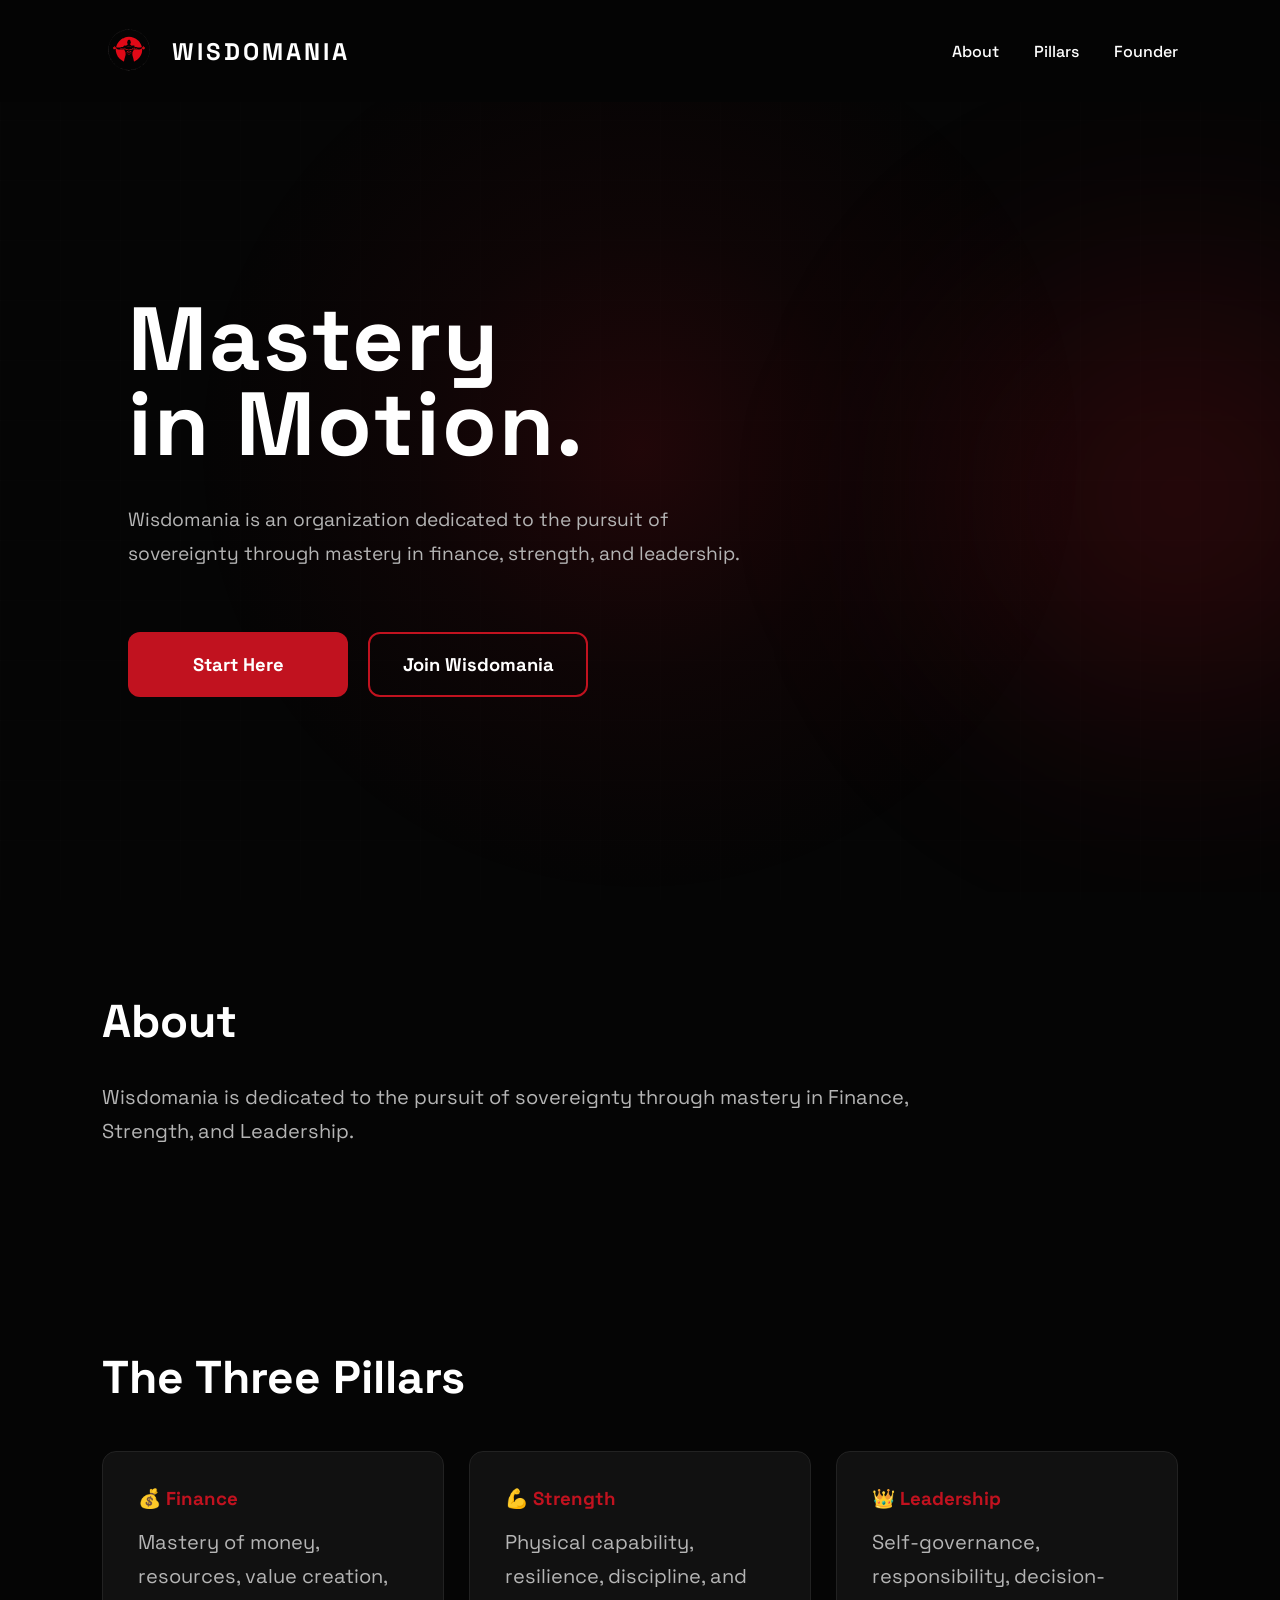
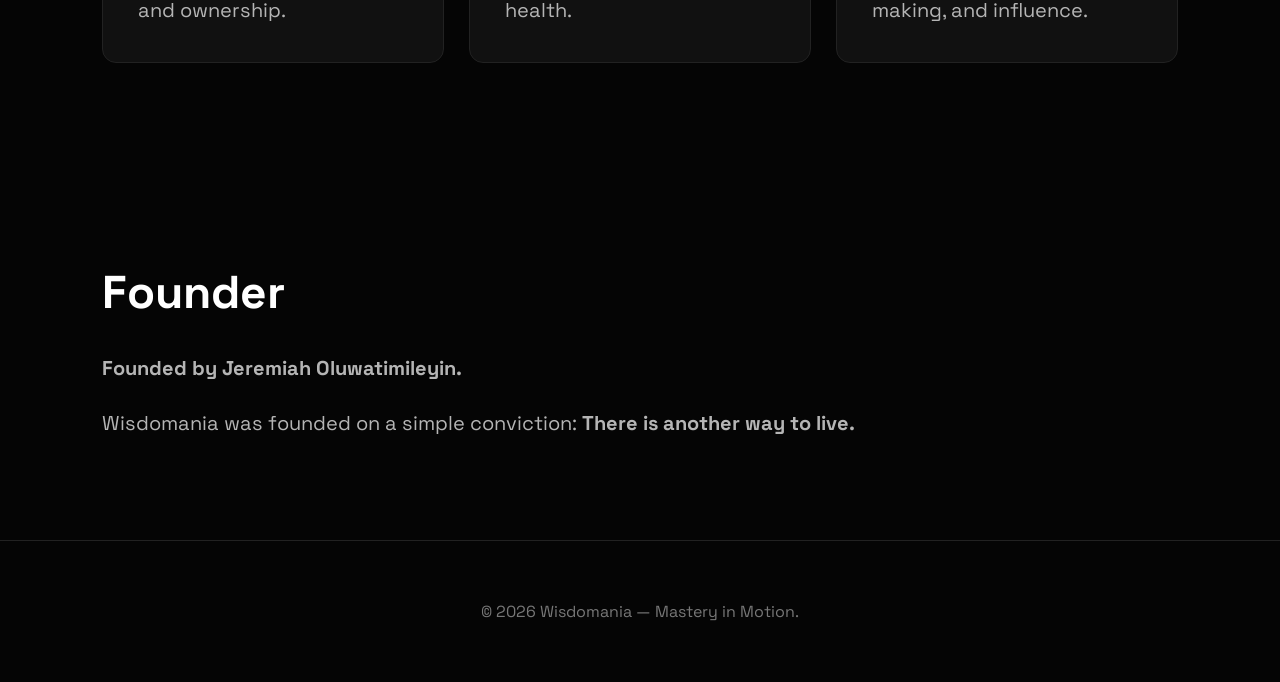
==== commit 86994faf: "Simplify homepage navigation" ====
--- a/index.html
+++ b/index.html
@@ -1,246 +1,247 @@
 <!DOCTYPE html>
 <html lang="en">
+
 <head>
+
     <meta charset="UTF-8">
     <meta name="viewport" content="width=device-width, initial-scale=1.0">
+
     <title>Wisdomania | Mastery in Motion</title>
-<link rel="preconnect" href="https://fonts.googleapis.com">
-<link href="https://fonts.googleapis.com/css2?family=Space+Grotesk:wght@300;400;500;700&display=swap" rel="stylesheet">
+
+    <link rel="preconnect" href="https://fonts.googleapis.com">
+
+    <link
+        href="https://fonts.googleapis.com/css2?family=Space+Grotesk:wght@300;400;500;700&display=swap"
+        rel="stylesheet"
+    >
+
     <link rel="stylesheet" href="css/style.css">
+
 </head>
 
+
 <body>
 
+
 <!-- INTRO -->
+
 <div id="intro">
 
-    <img src="Images/logo.svg" alt="Wisdomania Logo" class="intro-logo">
+    <img
+        src="Images/logo.svg"
+        alt="Wisdomania Logo"
+        class="intro-logo"
+    >
+
     <h1>WISDOMANIA</h1>
 
     <p>Mastery in Motion.</p>
-<div id="loader-count">0%</div>
+
+    <div id="loader-count">0%</div>
+
 </div>
 
+
+
 <!-- WEBSITE -->
 
 <div id="website">
 
+
 <header>
 
+
 <nav>
 
-<div class="brand">
-
-<img src="Images/logo.svg" alt="Wisdomania Logo">
-
-<span>WISDOMANIA</span>
+    <div class="brand">
+
+        <img
+            src="Images/logo.svg"
+            alt="Wisdomania Logo"
+        >
+
+        <span>WISDOMANIA</span>
+
+    </div>
+
+<ul>
+
+    <li>
+        <a href="#about">About</a>
+    </li>
+
+    <li>
+        <a href="#pillars">Pillars</a>
+    </li>
+
+    <li>
+        <a href="#founder">Founder</a>
+    </li>
+
+</ul>
+
+</nav>
+
+
+
+<section class="hero">
+
+    <h1>
+
+        Mastery<br>
+
+        in Motion.
+
+    </h1>
+
+
+    <p>
+
+        Wisdomania is an organization dedicated to the pursuit of sovereignty
+        through mastery in finance, strength, and leadership.
+
+    </p>
+
+
+    <div class="buttons">
+
+        <a href="start-here.html">
+            Start Here
+        </a>
+
+        <a href="join.html">
+            Join Wisdomania
+        </a>
+
+    </div>
+
+</section>
+
+
+</header>
+
+
+
+<!-- ABOUT -->
+
+<section id="about" class="section">
+
+    <h2>About</h2>
+
+    <p>
+
+        Wisdomania is dedicated to the pursuit of sovereignty through
+        mastery in Finance, Strength, and Leadership.
+
+    </p>
+
+</section>
+
+
+
+<!-- THREE PILLARS -->
+
+<section id="pillars" class="section">
+
+    <h2>The Three Pillars</h2>
+
+
+    <div class="cards">
+
+
+        <div class="card">
+
+            <h3>💰 Finance</h3>
+
+            <p>
+
+                Mastery of money, resources, value creation, and ownership.
+
+            </p>
+
+        </div>
+
+
+
+        <div class="card">
+
+            <h3>💪 Strength</h3>
+
+            <p>
+
+                Physical capability, resilience, discipline, and health.
+
+            </p>
+
+        </div>
+
+
+
+        <div class="card">
+
+            <h3>👑 Leadership</h3>
+
+            <p>
+
+                Self-governance, responsibility, decision-making, and influence.
+
+            </p>
+
+        </div>
+
+
+    </div>
+
+</section>
+
+
+
+<!-- FOUNDER -->
+
+<section id="founder" class="section">
+
+    <h2>Founder</h2>
+
+    <p>
+
+        <strong>Founded by Jeremiah Oluwatimileyin.</strong>
+
+    </p>
+
+    <br>
+
+    <p>
+
+        Wisdomania was founded on a simple conviction:
+
+        <strong>There is another way to live.</strong>
+
+    </p>
+
+</section>
+
+
+
+<footer>
+
+    <p>
+
+        © 2026 Wisdomania — Mastery in Motion.
+
+    </p>
+
+</footer>
+
 
 </div>
 
-<ul>
-
-<li><a href="#about">About</a></li>
-
-<li><a href="#pillars">Pillars</a></li>
-
-<li><a href="#ecosystem">Ecosystem</a></li>
-
-<li><a href="#founder">Founder</a></li>
-
-</ul>
-
-</nav>
-
-<section class="hero">
-
-<h1>
-
-Mastery<br>
-
-in Motion.
-
-</h1>
-
-<p>
-
-Wisdomania is an organization dedicated to the pursuit of sovereignty.
-
-We believe sovereignty is earned through mastery in finance,
-
-strength, and leadership.
-
-</p>
-
-<div class="buttons">
-
-<a href="start-here.html">Start Here</a>
-<a href="join.html">Join Wisdomania</a>
-
-</div>
-
-</section>
-
-</header>
-
-<section id="about" class="section">
-
-<h2>Why Wisdomania Exists</h2>
-
-<p>
-
-Wisdomania exists because we believe there is another way to live.
-
-Many people pursue freedom while remaining dependent on systems they do not control.
-
-We believe lasting sovereignty comes from mastering the areas of life that give you greater control over your future.
-
-</p>
-
-</section>
-
-<section id="pillars" class="section">
-
-<h2>The Three Pillars</h2>
-
-<div class="cards">
-
-<div class="card">
-
-<h3>💰 Finance</h3>
-
-<p>
-
-Build wealth through valuable skills,
-
-ownership,
-
-investing,
-
-and entrepreneurship.
-
-</p>
-
-</div>
-
-<div class="card">
-
-<h3>💪 Strength</h3>
-
-<p>
-
-Develop physical resilience,
-
-discipline,
-
-health,
-
-and endurance.
-
-</p>
-
-</div>
-
-<div class="card">
-
-<h3>👑 Leadership</h3>
-
-<p>
-
-Lead yourself first.
-
-Influence others through responsibility,
-
-character,
-
-and action.
-
-</p>
-
-</div>
-
-</div>
-
-</section>
-
-<section id="ecosystem" class="section">
-
-<h2>The Ecosystem</h2>
-
-<div class="cards">
-
-<div class="card">
-
-<h3>Media</h3>
-
-<p>Content that challenges conventional thinking.</p>
-
-</div>
-
-<div class="card">
-
-<h3>Store</h3>
-
-<p>Digital and physical products.</p>
-
-</div>
-
-<div class="card">
-
-<h3>Music</h3>
-
-<p>The sound of Wisdomania.</p>
-
-</div>
-
-<div class="card">
-
-<h3>Community</h3>
-
-<p>Builders pursuing sovereignty together.</p>
-
-</div>
-
-</div>
-
-</section>
-
-<section id="founder" class="section">
-
-<h2>Founder</h2>
-
-<p>
-
-<strong>Founded by Jeremiah Oluwatimileyin.</strong>
-
-</p>
-
-<br>
-
-<p>
-
-Wisdomania was founded on a simple conviction:
-
-<strong>There is another way to live.</strong>
-
-We are building an organization dedicated to helping people pursue sovereignty through mastery in finance, strength, and leadership.
-
-</p>
-
-</section>
-
-<footer>
-
-<p>
-
-© 2026 Wisdomania — Mastery in Motion.
-
-</p>
-
-</footer>
-
-</div>
+
 <div class="background-grid"></div>
+
+
 <script src="script.js"></script>
 
+
 </body>
+
 </html>
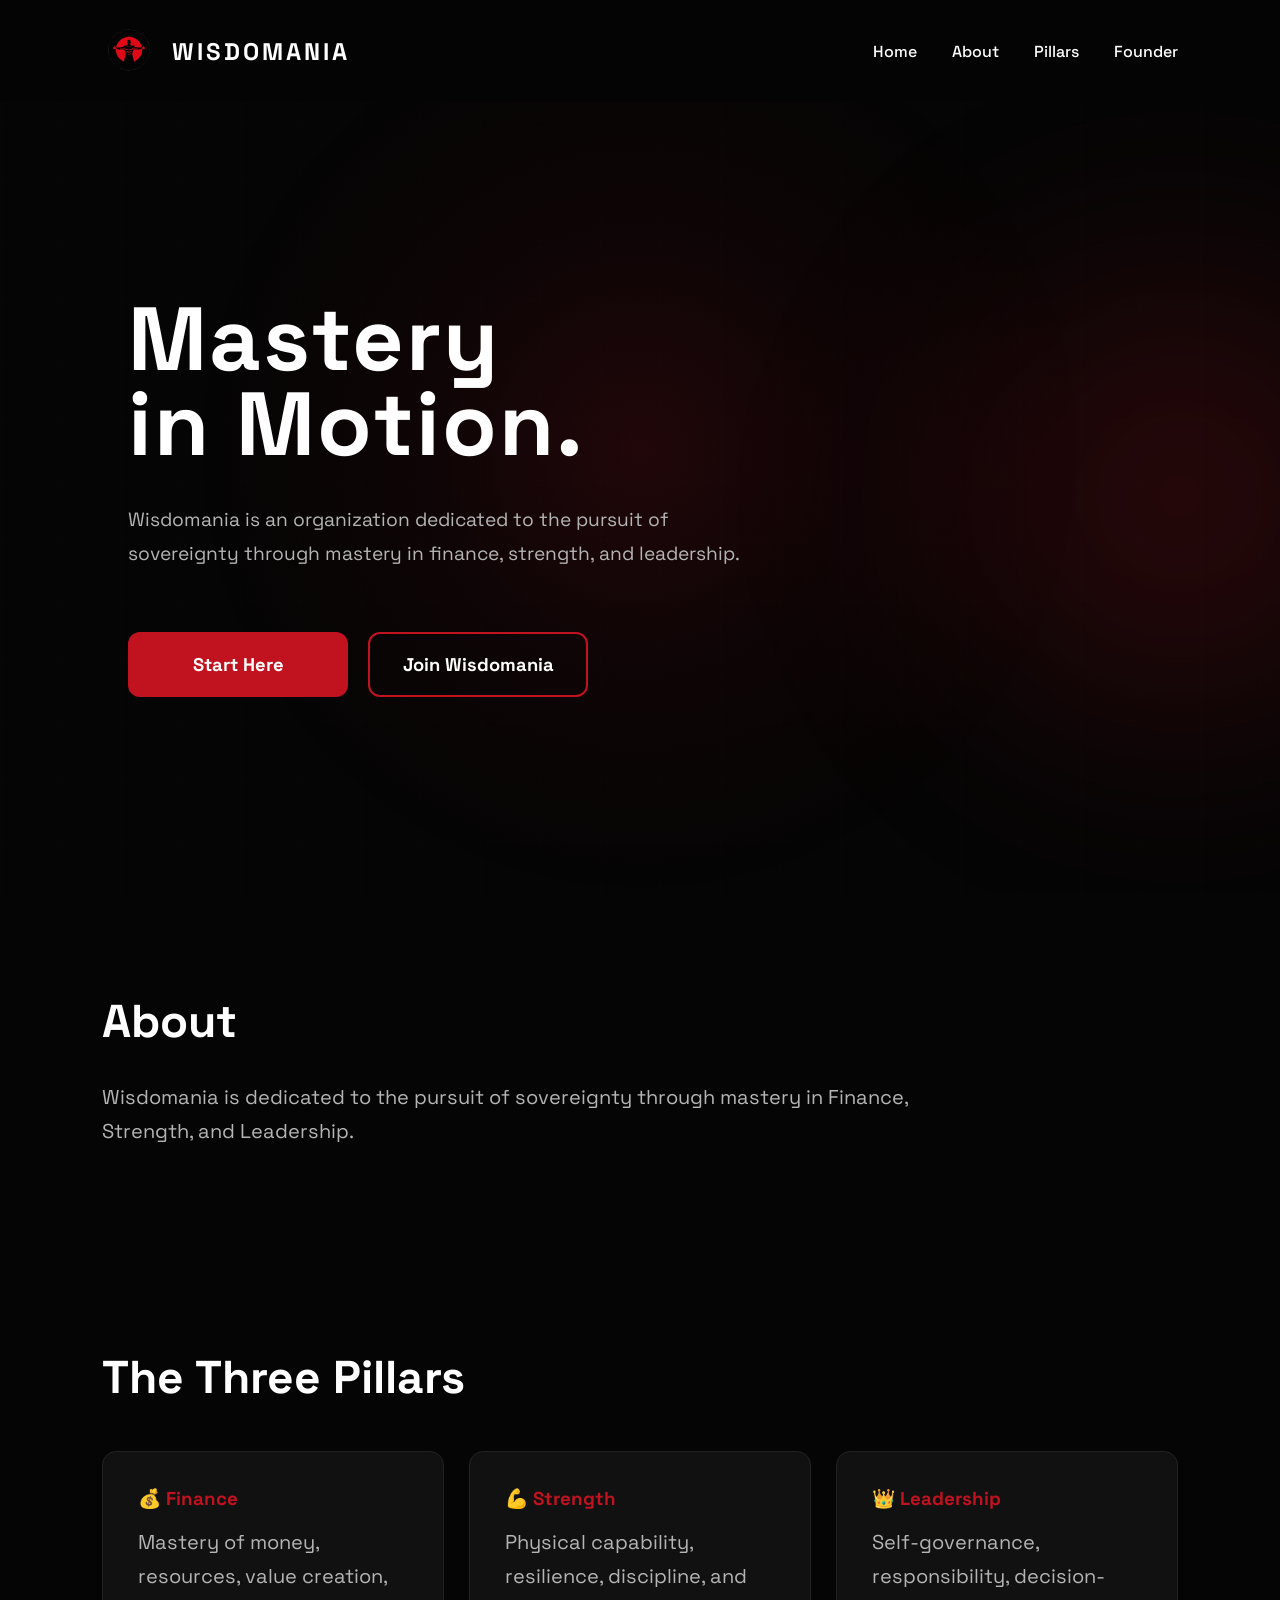
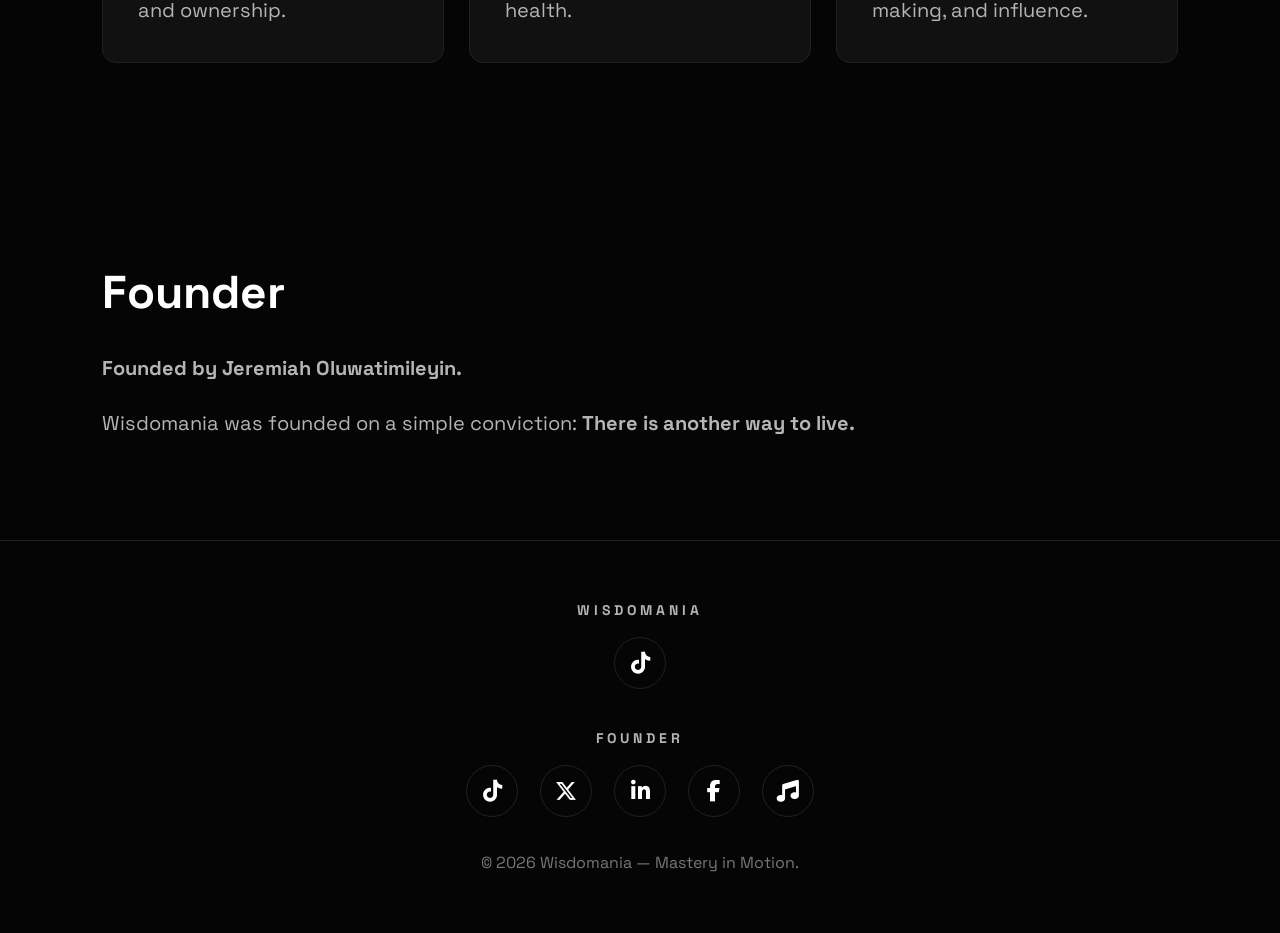
==== commit 5b66a731: "Add social links to homepage footer" ====
--- a/index.html
+++ b/index.html
@@ -16,7 +16,7 @@
     >
 
     <link rel="stylesheet" href="css/style.css">
-
+<link rel="stylesheet" href="https://cdnjs.cloudflare.com/ajax/libs/font-awesome/6.7.2/css/all.min.css">
 </head>
 
 
@@ -67,6 +67,10 @@
 <ul>
 
     <li>
+        <a href="index.html">Home</a>
+    </li>
+
+    <li>
         <a href="#about">About</a>
     </li>
 
@@ -221,16 +225,62 @@
 </section>
 
 
-
 <footer>
 
-    <p>
-
+    <div class="footer-socials">
+
+        <div class="social-group">
+
+            <h3>WISDOMANIA</h3>
+
+            <div class="social-icons">
+                <a href="https://www.tiktok.com/@wisdom_ism" target="_blank" rel="noopener noreferrer">
+                    <i class="fa-brands fa-tiktok"></i>
+                </a>
+            </div>
+
+        </div>
+
+
+        <div class="social-group">
+
+            <h3>FOUNDER</h3>
+
+            <div class="social-icons">
+
+                <a href="https://www.tiktok.com/@je_rriq" target="_blank" rel="noopener noreferrer">
+                    <i class="fa-brands fa-tiktok"></i>
+                </a>
+
+                <a href="https://x.com/je_rriq" target="_blank" rel="noopener noreferrer">
+                    <i class="fa-brands fa-x-twitter"></i>
+                </a>
+
+                <a href="https://www.linkedin.com/in/jeremiah-oluwatimileyin-528b58284?utm_source=share_via&utm_content=profile&utm_medium=member_android" target="_blank" rel="noopener noreferrer">
+                    <i class="fa-brands fa-linkedin-in"></i>
+                </a>
+
+                <a href="#">
+                    <i class="fa-brands fa-facebook-f"></i>
+                </a>
+
+                <a href="https://audiomack.com/_jerriq" target="_blank" rel="noopener noreferrer">
+                    <i class="fa-solid fa-music"></i>
+                </a>
+
+            </div>
+
+        </div>
+
+    </div>
+
+
+    <p>
         © 2026 Wisdomania — Mastery in Motion.
-
     </p>
 
 </footer>
+   
 
 
 </div>
--- a/css/style.css
+++ b/css/style.css
@@ -722,4 +722,53 @@
     #loader-count {
         margin-top: 15px;
     }
+}
+.footer-socials{
+display:flex;
+flex-direction:column;
+align-items:center;
+gap:40px;
+margin-bottom:35px;
+}
+
+.social-group{
+display:flex;
+flex-direction:column;
+align-items:center;
+gap:18px;
+}
+
+.social-group h3{
+font-size:14px;
+letter-spacing:4px;
+color:#b5b5b5;
+}
+
+.social-icons{
+display:flex;
+align-items:center;
+justify-content:center;
+gap:22px;
+flex-wrap:wrap;
+}
+
+.social-icons a{
+width:52px;
+height:52px;
+display:flex;
+align-items:center;
+justify-content:center;
+border:1px solid #222;
+border-radius:50%;
+color:white;
+text-decoration:none;
+font-size:22px;
+transition:.3s;
+}
+
+.social-icons a:hover{
+color:#c1121f;
+border-color:#c1121f;
+transform:translateY(-5px);
+box-shadow:0 10px 25px rgba(193,18,31,.2);
 }
